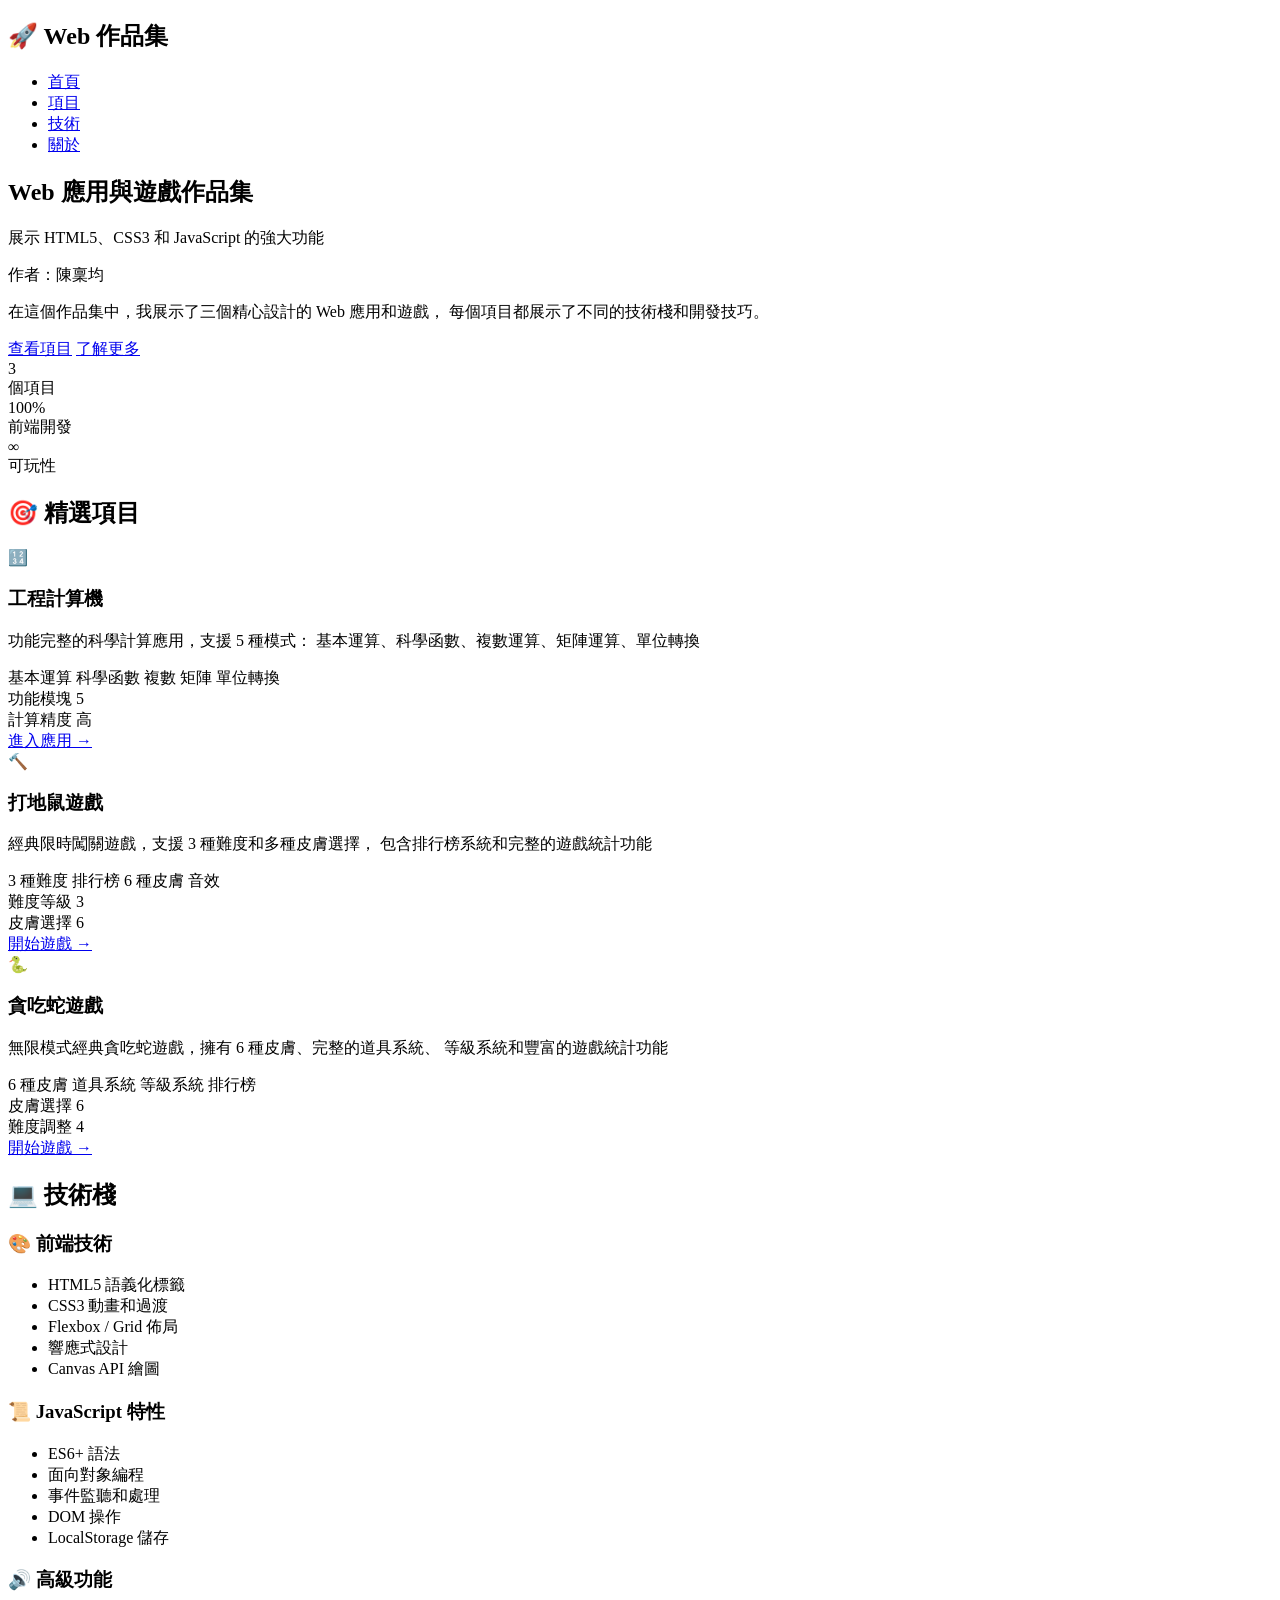
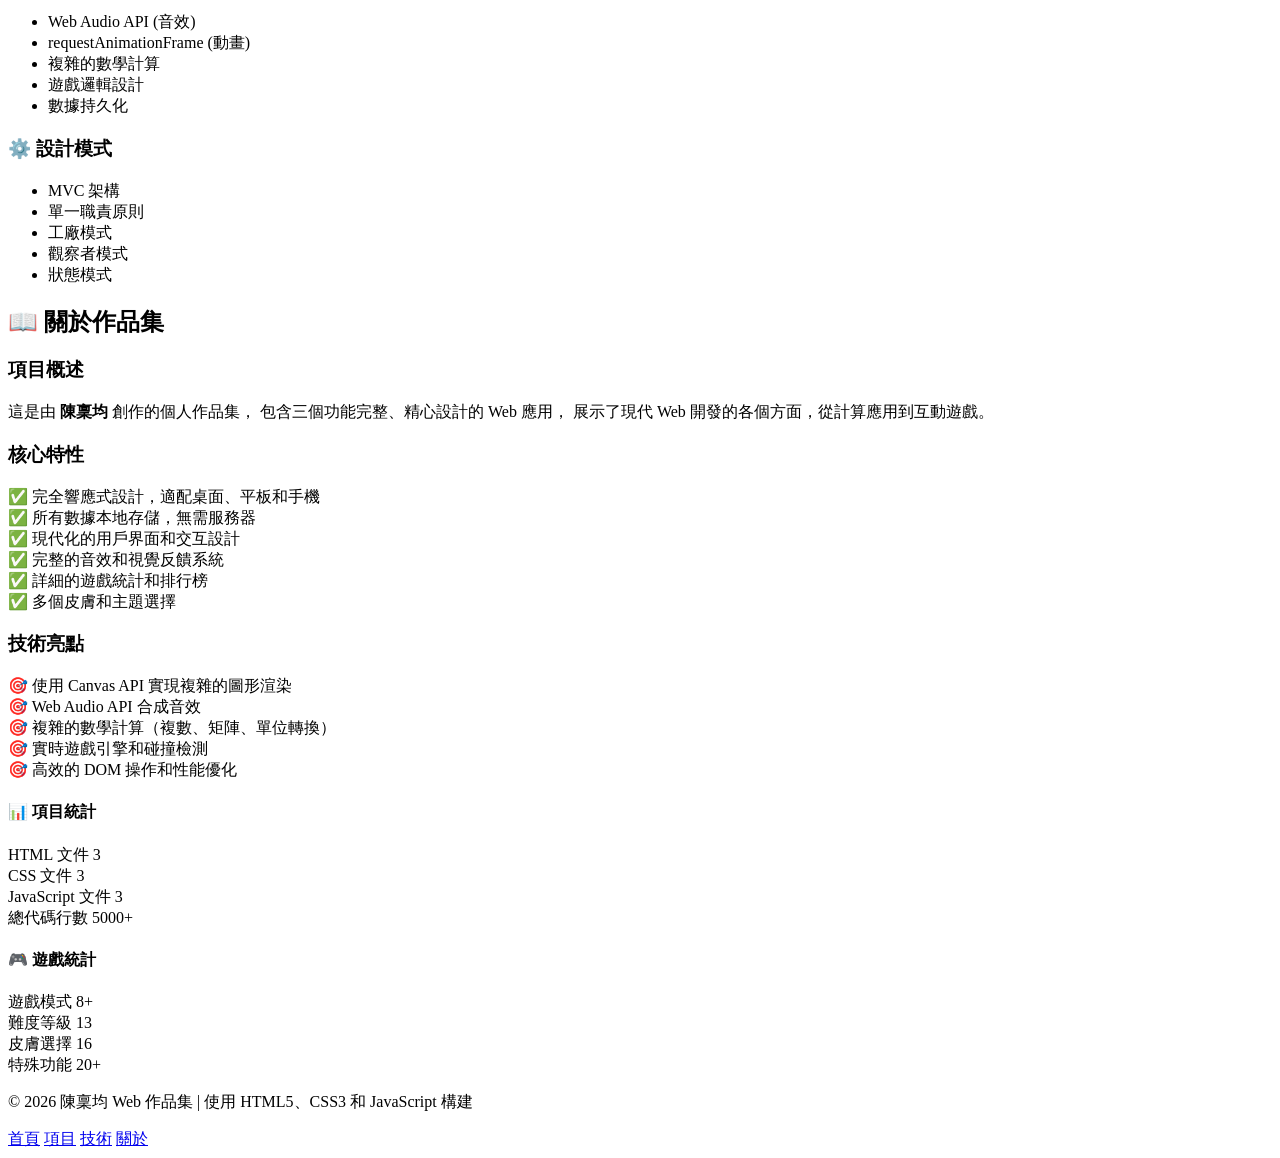
==== index.html @ 5f83db03 "Add files via upload" ====
<!DOCTYPE html>
<html lang="zh-TW">
<head>
    <meta charset="UTF-8">
    <meta name="viewport" content="width=device-width, initial-scale=1.0">
    <title>作品集 - Web 應用與遊戲</title>
    <link rel="stylesheet" href="styles.css">
</head>
<body>
    <div class="background-animation"></div>
    
    <div class="container">
        <!-- 導航欄 -->
        <nav class="navbar">
            <div class="logo">
                <h1>🚀 Web 作品集</h1>
            </div>
            <ul class="nav-links">
                <li><a href="#home" class="active">首頁</a></li>
                <li><a href="#projects">項目</a></li>
                <li><a href="#skills">技術</a></li>
                <li><a href="#about">關於</a></li>
            </ul>
        </nav>

        <!-- 首屏 -->
        <section id="home" class="hero">
            <div class="hero-content">
                <h1 class="hero-title">Web 應用與遊戲作品集</h1>
                <p class="hero-subtitle">展示 HTML5、CSS3 和 JavaScript 的強大功能</p>
                <p class="hero-author">作者：陳稟均</p>
                <p class="hero-description">
                    在這個作品集中，我展示了三個精心設計的 Web 應用和遊戲，
                    每個項目都展示了不同的技術棧和開發技巧。
                </p>
                <div class="hero-buttons">
                    <a href="#projects" class="btn btn-primary">查看項目</a>
                    <a href="#about" class="btn btn-secondary">了解更多</a>
                </div>
            </div>
            <div class="hero-stats">
                <div class="stat-box">
                    <div class="stat-number">3</div>
                    <div class="stat-label">個項目</div>
                </div>
                <div class="stat-box">
                    <div class="stat-number">100%</div>
                    <div class="stat-label">前端開發</div>
                </div>
                <div class="stat-box">
                    <div class="stat-number">∞</div>
                    <div class="stat-label">可玩性</div>
                </div>
            </div>
        </section>

        <!-- 項目部分 -->
        <section id="projects" class="projects">
            <h2 class="section-title">🎯 精選項目</h2>
            <div class="projects-grid">
                <!-- 工程計算機 -->
                <div class="project-card">
                    <div class="project-icon">🔢</div>
                    <h3 class="project-title">工程計算機</h3>
                    <p class="project-description">
                        功能完整的科學計算應用，支援 5 種模式：
                        基本運算、科學函數、複數運算、矩陣運算、單位轉換
                    </p>
                    <div class="features-list">
                        <span class="feature-tag">基本運算</span>
                        <span class="feature-tag">科學函數</span>
                        <span class="feature-tag">複數</span>
                        <span class="feature-tag">矩陣</span>
                        <span class="feature-tag">單位轉換</span>
                    </div>
                    <div class="project-stats">
                        <div class="stat">
                            <span class="label">功能模塊</span>
                            <span class="value">5</span>
                        </div>
                        <div class="stat">
                            <span class="label">計算精度</span>
                            <span class="value">高</span>
                        </div>
                    </div>
                    <a href="./5/index.html" class="project-link">進入應用 →</a>
                </div>

                <!-- 打地鼠遊戲 -->
                <div class="project-card">
                    <div class="project-icon">🔨</div>
                    <h3 class="project-title">打地鼠遊戲</h3>
                    <p class="project-description">
                        經典限時闖關遊戲，支援 3 種難度和多種皮膚選擇，
                        包含排行榜系統和完整的遊戲統計功能
                    </p>
                    <div class="features-list">
                        <span class="feature-tag">3 種難度</span>
                        <span class="feature-tag">排行榜</span>
                        <span class="feature-tag">6 種皮膚</span>
                        <span class="feature-tag">音效</span>
                    </div>
                    <div class="project-stats">
                        <div class="stat">
                            <span class="label">難度等級</span>
                            <span class="value">3</span>
                        </div>
                        <div class="stat">
                            <span class="label">皮膚選擇</span>
                            <span class="value">6</span>
                        </div>
                    </div>
                    <a href="./3/index.html" class="project-link">開始遊戲 →</a>
                </div>

                <!-- 貪吃蛇遊戲 -->
                <div class="project-card">
                    <div class="project-icon">🐍</div>
                    <h3 class="project-title">貪吃蛇遊戲</h3>
                    <p class="project-description">
                        無限模式經典貪吃蛇遊戲，擁有 6 種皮膚、完整的道具系統、
                        等級系統和豐富的遊戲統計功能
                    </p>
                    <div class="features-list">
                        <span class="feature-tag">6 種皮膚</span>
                        <span class="feature-tag">道具系統</span>
                        <span class="feature-tag">等級系統</span>
                        <span class="feature-tag">排行榜</span>
                    </div>
                    <div class="project-stats">
                        <div class="stat">
                            <span class="label">皮膚選擇</span>
                            <span class="value">6</span>
                        </div>
                        <div class="stat">
                            <span class="label">難度調整</span>
                            <span class="value">4</span>
                        </div>
                    </div>
                    <a href="./2/index.html" class="project-link">開始遊戲 →</a>
                </div>
            </div>
        </section>

        <!-- 技術部分 -->
        <section id="skills" class="skills">
            <h2 class="section-title">💻 技術棧</h2>
            <div class="skills-grid">
                <div class="skill-category">
                    <h3>🎨 前端技術</h3>
                    <ul>
                        <li>HTML5 語義化標籤</li>
                        <li>CSS3 動畫和過渡</li>
                        <li>Flexbox / Grid 佈局</li>
                        <li>響應式設計</li>
                        <li>Canvas API 繪圖</li>
                    </ul>
                </div>

                <div class="skill-category">
                    <h3>📜 JavaScript 特性</h3>
                    <ul>
                        <li>ES6+ 語法</li>
                        <li>面向對象編程</li>
                        <li>事件監聽和處理</li>
                        <li>DOM 操作</li>
                        <li>LocalStorage 儲存</li>
                    </ul>
                </div>

                <div class="skill-category">
                    <h3>🔊 高級功能</h3>
                    <ul>
                        <li>Web Audio API (音效)</li>
                        <li>requestAnimationFrame (動畫)</li>
                        <li>複雜的數學計算</li>
                        <li>遊戲邏輯設計</li>
                        <li>數據持久化</li>
                    </ul>
                </div>

                <div class="skill-category">
                    <h3>⚙️ 設計模式</h3>
                    <ul>
                        <li>MVC 架構</li>
                        <li>單一職責原則</li>
                        <li>工廠模式</li>
                        <li>觀察者模式</li>
                        <li>狀態模式</li>
                    </ul>
                </div>
            </div>
        </section>

        <!-- 關於部分 -->
        <section id="about" class="about">
            <h2 class="section-title">📖 關於作品集</h2>
            <div class="about-content">
                <div class="about-text">
                    <h3>項目概述</h3>
                    <p>
                        這是由 <strong>陳稟均</strong> 創作的個人作品集，
                        包含三個功能完整、精心設計的 Web 應用，
                        展示了現代 Web 開發的各個方面，從計算應用到互動遊戲。
                    </p>

                    <h3>核心特性</h3>
                    <ul style="list-style: none; padding: 0;">
                        <li>✅ 完全響應式設計，適配桌面、平板和手機</li>
                        <li>✅ 所有數據本地存儲，無需服務器</li>
                        <li>✅ 現代化的用戶界面和交互設計</li>
                        <li>✅ 完整的音效和視覺反饋系統</li>
                        <li>✅ 詳細的遊戲統計和排行榜</li>
                        <li>✅ 多個皮膚和主題選擇</li>
                    </ul>

                    <h3>技術亮點</h3>
                    <ul style="list-style: none; padding: 0;">
                        <li>🎯 使用 Canvas API 實現複雜的圖形渲染</li>
                        <li>🎯 Web Audio API 合成音效</li>
                        <li>🎯 複雜的數學計算（複數、矩陣、單位轉換）</li>
                        <li>🎯 實時遊戲引擎和碰撞檢測</li>
                        <li>🎯 高效的 DOM 操作和性能優化</li>
                    </ul>
                </div>

                <div class="about-info">
                    <div class="info-box">
                        <h4>📊 項目統計</h4>
                        <div class="info-item">
                            <span>HTML 文件</span>
                            <span class="info-value">3</span>
                        </div>
                        <div class="info-item">
                            <span>CSS 文件</span>
                            <span class="info-value">3</span>
                        </div>
                        <div class="info-item">
                            <span>JavaScript 文件</span>
                            <span class="info-value">3</span>
                        </div>
                        <div class="info-item">
                            <span>總代碼行數</span>
                            <span class="info-value">5000+</span>
                        </div>
                    </div>

                    <div class="info-box">
                        <h4>🎮 遊戲統計</h4>
                        <div class="info-item">
                            <span>遊戲模式</span>
                            <span class="info-value">8+</span>
                        </div>
                        <div class="info-item">
                            <span>難度等級</span>
                            <span class="info-value">13</span>
                        </div>
                        <div class="info-item">
                            <span>皮膚選擇</span>
                            <span class="info-value">16</span>
                        </div>
                        <div class="info-item">
                            <span>特殊功能</span>
                            <span class="info-value">20+</span>
                        </div>
                    </div>
                </div>
            </div>
        </section>

        <!-- 頁腳 -->
        <footer class="footer">
            <div class="footer-content">
                <p>&copy; 2026 陳稟均 Web 作品集 | 使用 HTML5、CSS3 和 JavaScript 構建</p>
                <div class="footer-links">
                    <a href="#home">首頁</a>
                    <a href="#projects">項目</a>
                    <a href="#skills">技術</a>
                    <a href="#about">關於</a>
                </div>
            </div>
        </footer>
    </div>

    <script src="script.js"></script>
</body>
</html>
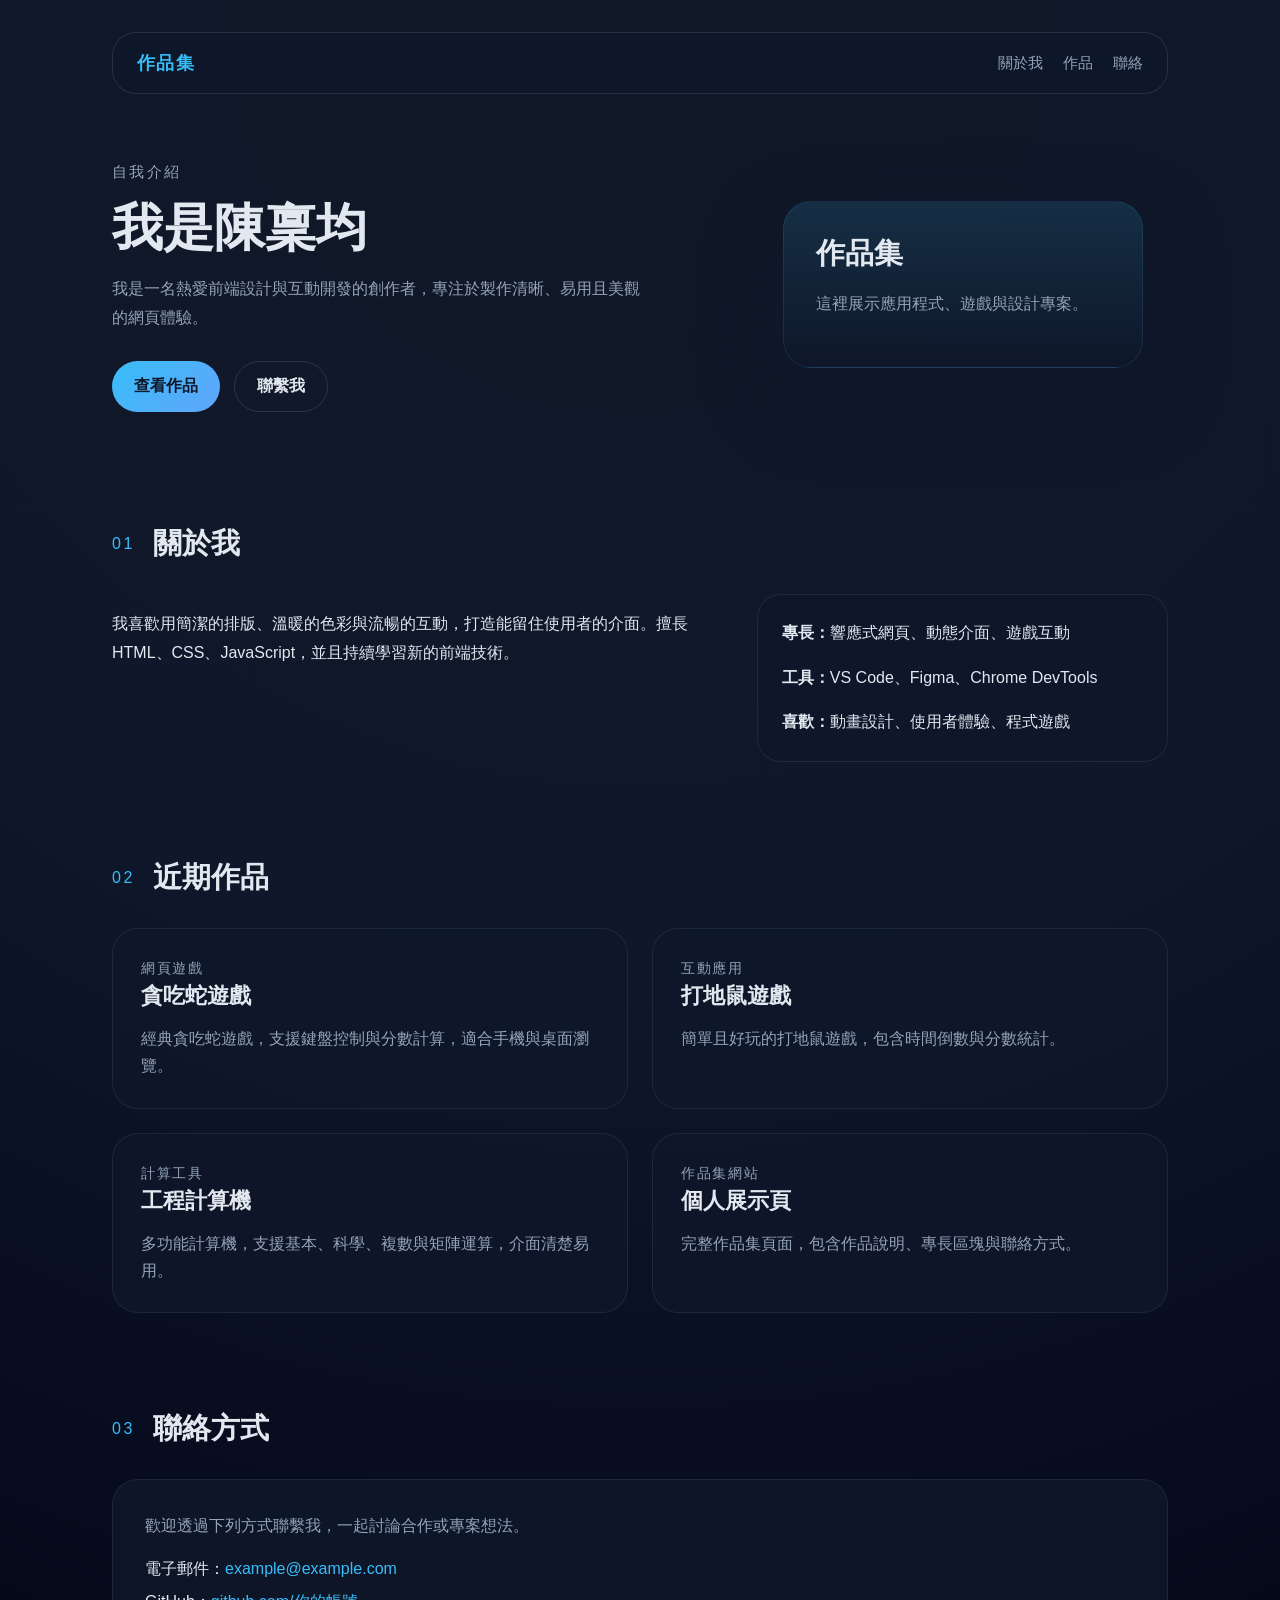
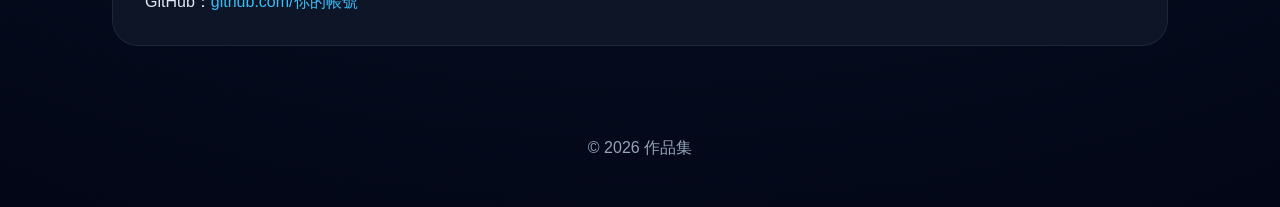
==== commit 5274fa48: "1" ====
--- a/index.html
+++ b/index.html
@@ -1,287 +1,107 @@
-<!DOCTYPE html>
-<html lang="zh-TW">
-<head>
-    <meta charset="UTF-8">
-    <meta name="viewport" content="width=device-width, initial-scale=1.0">
-    <title>作品集 - Web 應用與遊戲</title>
-    <link rel="stylesheet" href="styles.css">
-</head>
-<body>
-    <div class="background-animation"></div>
-    
-    <div class="container">
-        <!-- 導航欄 -->
-        <nav class="navbar">
-            <div class="logo">
-                <h1>🚀 Web 作品集</h1>
-            </div>
-            <ul class="nav-links">
-                <li><a href="#home" class="active">首頁</a></li>
-                <li><a href="#projects">項目</a></li>
-                <li><a href="#skills">技術</a></li>
-                <li><a href="#about">關於</a></li>
-            </ul>
-        </nav>
-
-        <!-- 首屏 -->
-        <section id="home" class="hero">
-            <div class="hero-content">
-                <h1 class="hero-title">Web 應用與遊戲作品集</h1>
-                <p class="hero-subtitle">展示 HTML5、CSS3 和 JavaScript 的強大功能</p>
-                <p class="hero-author">作者：陳稟均</p>
-                <p class="hero-description">
-                    在這個作品集中，我展示了三個精心設計的 Web 應用和遊戲，
-                    每個項目都展示了不同的技術棧和開發技巧。
-                </p>
-                <div class="hero-buttons">
-                    <a href="#projects" class="btn btn-primary">查看項目</a>
-                    <a href="#about" class="btn btn-secondary">了解更多</a>
-                </div>
-            </div>
-            <div class="hero-stats">
-                <div class="stat-box">
-                    <div class="stat-number">3</div>
-                    <div class="stat-label">個項目</div>
-                </div>
-                <div class="stat-box">
-                    <div class="stat-number">100%</div>
-                    <div class="stat-label">前端開發</div>
-                </div>
-                <div class="stat-box">
-                    <div class="stat-number">∞</div>
-                    <div class="stat-label">可玩性</div>
-                </div>
-            </div>
-        </section>
-
-        <!-- 項目部分 -->
-        <section id="projects" class="projects">
-            <h2 class="section-title">🎯 精選項目</h2>
-            <div class="projects-grid">
-                <!-- 工程計算機 -->
-                <div class="project-card">
-                    <div class="project-icon">🔢</div>
-                    <h3 class="project-title">工程計算機</h3>
-                    <p class="project-description">
-                        功能完整的科學計算應用，支援 5 種模式：
-                        基本運算、科學函數、複數運算、矩陣運算、單位轉換
-                    </p>
-                    <div class="features-list">
-                        <span class="feature-tag">基本運算</span>
-                        <span class="feature-tag">科學函數</span>
-                        <span class="feature-tag">複數</span>
-                        <span class="feature-tag">矩陣</span>
-                        <span class="feature-tag">單位轉換</span>
-                    </div>
-                    <div class="project-stats">
-                        <div class="stat">
-                            <span class="label">功能模塊</span>
-                            <span class="value">5</span>
-                        </div>
-                        <div class="stat">
-                            <span class="label">計算精度</span>
-                            <span class="value">高</span>
-                        </div>
-                    </div>
-                    <a href="./5/index.html" class="project-link">進入應用 →</a>
-                </div>
-
-                <!-- 打地鼠遊戲 -->
-                <div class="project-card">
-                    <div class="project-icon">🔨</div>
-                    <h3 class="project-title">打地鼠遊戲</h3>
-                    <p class="project-description">
-                        經典限時闖關遊戲，支援 3 種難度和多種皮膚選擇，
-                        包含排行榜系統和完整的遊戲統計功能
-                    </p>
-                    <div class="features-list">
-                        <span class="feature-tag">3 種難度</span>
-                        <span class="feature-tag">排行榜</span>
-                        <span class="feature-tag">6 種皮膚</span>
-                        <span class="feature-tag">音效</span>
-                    </div>
-                    <div class="project-stats">
-                        <div class="stat">
-                            <span class="label">難度等級</span>
-                            <span class="value">3</span>
-                        </div>
-                        <div class="stat">
-                            <span class="label">皮膚選擇</span>
-                            <span class="value">6</span>
-                        </div>
-                    </div>
-                    <a href="./3/index.html" class="project-link">開始遊戲 →</a>
-                </div>
-
-                <!-- 貪吃蛇遊戲 -->
-                <div class="project-card">
-                    <div class="project-icon">🐍</div>
-                    <h3 class="project-title">貪吃蛇遊戲</h3>
-                    <p class="project-description">
-                        無限模式經典貪吃蛇遊戲，擁有 6 種皮膚、完整的道具系統、
-                        等級系統和豐富的遊戲統計功能
-                    </p>
-                    <div class="features-list">
-                        <span class="feature-tag">6 種皮膚</span>
-                        <span class="feature-tag">道具系統</span>
-                        <span class="feature-tag">等級系統</span>
-                        <span class="feature-tag">排行榜</span>
-                    </div>
-                    <div class="project-stats">
-                        <div class="stat">
-                            <span class="label">皮膚選擇</span>
-                            <span class="value">6</span>
-                        </div>
-                        <div class="stat">
-                            <span class="label">難度調整</span>
-                            <span class="value">4</span>
-                        </div>
-                    </div>
-                    <a href="./2/index.html" class="project-link">開始遊戲 →</a>
-                </div>
-            </div>
-        </section>
-
-        <!-- 技術部分 -->
-        <section id="skills" class="skills">
-            <h2 class="section-title">💻 技術棧</h2>
-            <div class="skills-grid">
-                <div class="skill-category">
-                    <h3>🎨 前端技術</h3>
-                    <ul>
-                        <li>HTML5 語義化標籤</li>
-                        <li>CSS3 動畫和過渡</li>
-                        <li>Flexbox / Grid 佈局</li>
-                        <li>響應式設計</li>
-                        <li>Canvas API 繪圖</li>
-                    </ul>
-                </div>
-
-                <div class="skill-category">
-                    <h3>📜 JavaScript 特性</h3>
-                    <ul>
-                        <li>ES6+ 語法</li>
-                        <li>面向對象編程</li>
-                        <li>事件監聽和處理</li>
-                        <li>DOM 操作</li>
-                        <li>LocalStorage 儲存</li>
-                    </ul>
-                </div>
-
-                <div class="skill-category">
-                    <h3>🔊 高級功能</h3>
-                    <ul>
-                        <li>Web Audio API (音效)</li>
-                        <li>requestAnimationFrame (動畫)</li>
-                        <li>複雜的數學計算</li>
-                        <li>遊戲邏輯設計</li>
-                        <li>數據持久化</li>
-                    </ul>
-                </div>
-
-                <div class="skill-category">
-                    <h3>⚙️ 設計模式</h3>
-                    <ul>
-                        <li>MVC 架構</li>
-                        <li>單一職責原則</li>
-                        <li>工廠模式</li>
-                        <li>觀察者模式</li>
-                        <li>狀態模式</li>
-                    </ul>
-                </div>
-            </div>
-        </section>
-
-        <!-- 關於部分 -->
-        <section id="about" class="about">
-            <h2 class="section-title">📖 關於作品集</h2>
-            <div class="about-content">
-                <div class="about-text">
-                    <h3>項目概述</h3>
-                    <p>
-                        這是由 <strong>陳稟均</strong> 創作的個人作品集，
-                        包含三個功能完整、精心設計的 Web 應用，
-                        展示了現代 Web 開發的各個方面，從計算應用到互動遊戲。
-                    </p>
-
-                    <h3>核心特性</h3>
-                    <ul style="list-style: none; padding: 0;">
-                        <li>✅ 完全響應式設計，適配桌面、平板和手機</li>
-                        <li>✅ 所有數據本地存儲，無需服務器</li>
-                        <li>✅ 現代化的用戶界面和交互設計</li>
-                        <li>✅ 完整的音效和視覺反饋系統</li>
-                        <li>✅ 詳細的遊戲統計和排行榜</li>
-                        <li>✅ 多個皮膚和主題選擇</li>
-                    </ul>
-
-                    <h3>技術亮點</h3>
-                    <ul style="list-style: none; padding: 0;">
-                        <li>🎯 使用 Canvas API 實現複雜的圖形渲染</li>
-                        <li>🎯 Web Audio API 合成音效</li>
-                        <li>🎯 複雜的數學計算（複數、矩陣、單位轉換）</li>
-                        <li>🎯 實時遊戲引擎和碰撞檢測</li>
-                        <li>🎯 高效的 DOM 操作和性能優化</li>
-                    </ul>
-                </div>
-
-                <div class="about-info">
-                    <div class="info-box">
-                        <h4>📊 項目統計</h4>
-                        <div class="info-item">
-                            <span>HTML 文件</span>
-                            <span class="info-value">3</span>
-                        </div>
-                        <div class="info-item">
-                            <span>CSS 文件</span>
-                            <span class="info-value">3</span>
-                        </div>
-                        <div class="info-item">
-                            <span>JavaScript 文件</span>
-                            <span class="info-value">3</span>
-                        </div>
-                        <div class="info-item">
-                            <span>總代碼行數</span>
-                            <span class="info-value">5000+</span>
-                        </div>
-                    </div>
-
-                    <div class="info-box">
-                        <h4>🎮 遊戲統計</h4>
-                        <div class="info-item">
-                            <span>遊戲模式</span>
-                            <span class="info-value">8+</span>
-                        </div>
-                        <div class="info-item">
-                            <span>難度等級</span>
-                            <span class="info-value">13</span>
-                        </div>
-                        <div class="info-item">
-                            <span>皮膚選擇</span>
-                            <span class="info-value">16</span>
-                        </div>
-                        <div class="info-item">
-                            <span>特殊功能</span>
-                            <span class="info-value">20+</span>
-                        </div>
-                    </div>
-                </div>
-            </div>
-        </section>
-
-        <!-- 頁腳 -->
-        <footer class="footer">
-            <div class="footer-content">
-                <p>&copy; 2026 陳稟均 Web 作品集 | 使用 HTML5、CSS3 和 JavaScript 構建</p>
-                <div class="footer-links">
-                    <a href="#home">首頁</a>
-                    <a href="#projects">項目</a>
-                    <a href="#skills">技術</a>
-                    <a href="#about">關於</a>
-                </div>
-            </div>
-        </footer>
-    </div>
-
-    <script src="script.js"></script>
-</body>
-</html>+<!DOCTYPE html>
+<html lang="zh-Hant">
+<head>
+  <meta charset="UTF-8" />
+  <meta name="viewport" content="width=device-width, initial-scale=1.0" />
+  <title>我的作品集</title>
+  <link rel="stylesheet" href="styles.css" />
+</head>
+<body>
+  <div class="page-shell">
+    <header class="site-header">
+      <div class="brand">作品集</div>
+      <nav class="site-nav">
+        <a href="#about">關於我</a>
+        <a href="#projects">作品</a>
+        <a href="#contact">聯絡</a>
+      </nav>
+    </header>
+
+    <main>
+      <section class="hero">
+        <div class="hero-copy">
+          <p class="eyebrow">自我介紹</p>
+          <h1>我是陳稟均</h1>
+          <p>我是一名熱愛前端設計與互動開發的創作者，專注於製作清晰、易用且美觀的網頁體驗。</p>
+          <div class="hero-actions">
+            <a class="btn primary" href="#projects">查看作品</a>
+            <a class="btn secondary" href="#contact">聯繫我</a>
+          </div>
+        </div>
+        <div class="hero-visual">
+          <div class="feature-card">
+            <h2>作品集</h2>
+            <p>這裡展示應用程式、遊戲與設計專案。</p>
+          </div>
+        </div>
+      </section>
+
+      <section id="about" class="section about-section">
+        <div class="section-heading">
+          <span>01</span>
+          <h2>關於我</h2>
+        </div>
+        <div class="about-grid">
+          <div>
+            <p>我喜歡用簡潔的排版、溫暖的色彩與流暢的互動，打造能留住使用者的介面。擅長 HTML、CSS、JavaScript，並且持續學習新的前端技術。</p>
+          </div>
+          <div class="about-list">
+            <div><strong>專長：</strong>響應式網頁、動態介面、遊戲互動</div>
+            <div><strong>工具：</strong>VS Code、Figma、Chrome DevTools</div>
+            <div><strong>喜歡：</strong>動畫設計、使用者體驗、程式遊戲</div>
+          </div>
+        </div>
+      </section>
+
+      <section id="projects" class="section projects-section">
+        <div class="section-heading">
+          <span>02</span>
+          <h2>近期作品</h2>
+        </div>
+        <div class="project-grid">
+          <article class="project-card">
+            <p class="project-tag">網頁遊戲</p>
+            <h3>貪吃蛇遊戲</h3>
+            <p>經典貪吃蛇遊戲，支援鍵盤控制與分數計算，適合手機與桌面瀏覽。</p>
+          </article>
+          <article class="project-card">
+            <p class="project-tag">互動應用</p>
+            <h3>打地鼠遊戲</h3>
+            <p>簡單且好玩的打地鼠遊戲，包含時間倒數與分數統計。</p>
+          </article>
+          <article class="project-card">
+            <p class="project-tag">計算工具</p>
+            <h3>工程計算機</h3>
+            <p>多功能計算機，支援基本、科學、複數與矩陣運算，介面清楚易用。</p>
+          </article>
+          <article class="project-card">
+            <p class="project-tag">作品集網站</p>
+            <h3>個人展示頁</h3>
+            <p>完整作品集頁面，包含作品說明、專長區塊與聯絡方式。</p>
+          </article>
+        </div>
+      </section>
+
+      <section id="contact" class="section contact-section">
+        <div class="section-heading">
+          <span>03</span>
+          <h2>聯絡方式</h2>
+        </div>
+        <div class="contact-card">
+          <p>歡迎透過下列方式聯繫我，一起討論合作或專案想法。</p>
+          <ul>
+            <li>電子郵件：<a href="mailto:example@example.com">example@example.com</a></li>
+            <li>GitHub：<a href="https://github.com" target="_blank" rel="noreferrer">github.com/你的帳號</a></li>
+          </ul>
+        </div>
+      </section>
+    </main>
+
+    <footer class="site-footer">
+      <p>&copy; <span id="year"></span> 作品集</p>
+    </footer>
+  </div>
+
+  <script src="script.js"></script>
+</body>
+</html>
--- a/styles.css
+++ b/styles.css
@@ -0,0 +1,278 @@
+:root {
+  --bg: #0f172a;
+  --surface: #111827;
+  --card: #1f2937;
+  --card-soft: #202b44;
+  --text: #e2e8f0;
+  --muted: #94a3b8;
+  --accent: #38bdf8;
+  --accent-strong: #60a5fa;
+  --border: rgba(148, 163, 184, 0.18);
+}
+
+* {
+  box-sizing: border-box;
+}
+
+body {
+  margin: 0;
+  min-height: 100vh;
+  background: radial-gradient(circle at top, #111827 0%, #0f172a 50%, #020617 100%);
+  color: var(--text);
+  font-family: 'Segoe UI', Tahoma, Geneva, Verdana, sans-serif;
+}
+
+a {
+  color: inherit;
+  text-decoration: none;
+}
+
+.page-shell {
+  width: min(100%, 1120px);
+  margin: 0 auto;
+  padding: 32px;
+}
+
+.site-header {
+  display: flex;
+  justify-content: space-between;
+  align-items: center;
+  gap: 24px;
+  padding: 18px 24px;
+  border: 1px solid var(--border);
+  border-radius: 24px;
+  background: rgba(15, 23, 42, 0.92);
+  backdrop-filter: blur(14px);
+}
+
+.brand {
+  font-size: 1.1rem;
+  font-weight: 700;
+  letter-spacing: 0.08em;
+  text-transform: uppercase;
+  color: var(--accent);
+}
+
+.site-nav {
+  display: flex;
+  gap: 20px;
+}
+
+.site-nav a {
+  color: var(--muted);
+  font-size: 0.95rem;
+  transition: color 0.2s ease;
+}
+
+.site-nav a:hover {
+  color: var(--text);
+}
+
+.hero {
+  display: grid;
+  grid-template-columns: 1.5fr 1fr;
+  gap: 32px;
+  align-items: center;
+  padding: 64px 0;
+}
+
+.eyebrow {
+  margin: 0 0 16px;
+  color: var(--accent);
+  font-size: 0.95rem;
+  letter-spacing: 0.16em;
+  text-transform: uppercase;
+}
+
+.hero h1 {
+  margin: 0 0 20px;
+  font-size: clamp(2.6rem, 4vw, 4rem);
+  line-height: 1.05;
+}
+
+.hero p {
+  max-width: 60ch;
+  line-height: 1.8;
+  color: var(--muted);
+}
+
+.hero-actions {
+  display: flex;
+  gap: 14px;
+  flex-wrap: wrap;
+  margin-top: 28px;
+}
+
+.btn {
+  display: inline-flex;
+  align-items: center;
+  justify-content: center;
+  gap: 10px;
+  padding: 14px 22px;
+  border-radius: 999px;
+  font-weight: 700;
+  transition: transform 0.18s ease, background 0.18s ease;
+}
+
+.btn:hover {
+  transform: translateY(-2px);
+}
+
+.primary {
+  background: linear-gradient(135deg, var(--accent), var(--accent-strong));
+  color: #0f172a;
+}
+
+.secondary {
+  border: 1px solid rgba(255, 255, 255, 0.12);
+  color: var(--text);
+}
+
+.hero-visual {
+  display: flex;
+  justify-content: center;
+}
+
+.feature-card {
+  width: min(100%, 360px);
+  padding: 32px;
+  background: linear-gradient(180deg, rgba(56, 189, 248, 0.14), rgba(15, 23, 42, 0.8));
+  border: 1px solid rgba(56, 189, 248, 0.12);
+  border-radius: 28px;
+  box-shadow: 0 30px 80px rgba(15, 23, 42, 0.35);
+}
+
+.feature-card h2 {
+  margin: 0 0 14px;
+  font-size: 1.8rem;
+}
+
+.section {
+  padding: 48px 0;
+}
+
+.section-heading {
+  display: flex;
+  align-items: center;
+  gap: 18px;
+  margin-bottom: 30px;
+}
+
+.section-heading span {
+  color: var(--accent);
+  font-size: 1rem;
+  letter-spacing: 0.16em;
+  text-transform: uppercase;
+}
+
+.section-heading h2 {
+  margin: 0;
+  font-size: clamp(1.8rem, 2vw, 2.4rem);
+}
+
+.about-grid {
+  display: grid;
+  grid-template-columns: 1.5fr 1fr;
+  gap: 28px;
+}
+
+.about-grid p,
+.about-list div {
+  line-height: 1.8;
+}
+
+.about-list {
+  display: grid;
+  gap: 16px;
+  padding: 24px;
+  border-radius: 24px;
+  background: rgba(15, 23, 42, 0.9);
+  border: 1px solid rgba(148, 163, 184, 0.12);
+}
+
+.project-grid {
+  display: grid;
+  grid-template-columns: repeat(2, minmax(0, 1fr));
+  gap: 24px;
+}
+
+.project-card {
+  padding: 28px;
+  border-radius: 26px;
+  background: rgba(15, 23, 42, 0.9);
+  border: 1px solid rgba(148, 163, 184, 0.12);
+}
+
+.project-tag {
+  margin: 0 0 18px;
+  font-size: 0.85rem;
+  letter-spacing: 0.12em;
+  text-transform: uppercase;
+  color: var(--accent);
+}
+
+.project-card h3 {
+  margin: 0 0 14px;
+  font-size: 1.4rem;
+}
+
+.project-card p {
+  margin: 0;
+  color: var(--muted);
+  line-height: 1.7;
+}
+
+.contact-card {
+  padding: 32px;
+  border-radius: 26px;
+  background: rgba(15, 23, 42, 0.9);
+  border: 1px solid rgba(148, 163, 184, 0.12);
+}
+
+.contact-card p {
+  margin: 0 0 18px;
+  color: var(--muted);
+  line-height: 1.8;
+}
+
+.contact-card ul {
+  list-style: none;
+  padding: 0;
+  margin: 0;
+  display: grid;
+  gap: 12px;
+}
+
+.contact-card a {
+  color: var(--accent);
+}
+
+.site-footer {
+  padding: 28px 0 0;
+  text-align: center;
+  color: var(--muted);
+}
+
+@media (max-width: 900px) {
+  .hero {
+    grid-template-columns: 1fr;
+  }
+  .about-grid,
+  .project-grid {
+    grid-template-columns: 1fr;
+  }
+}
+
+@media (max-width: 640px) {
+  .site-header {
+    flex-direction: column;
+    align-items: flex-start;
+  }
+  .site-nav {
+    width: 100%;
+    justify-content: space-between;
+  }
+  .hero {
+    padding: 40px 0;
+  }
+}
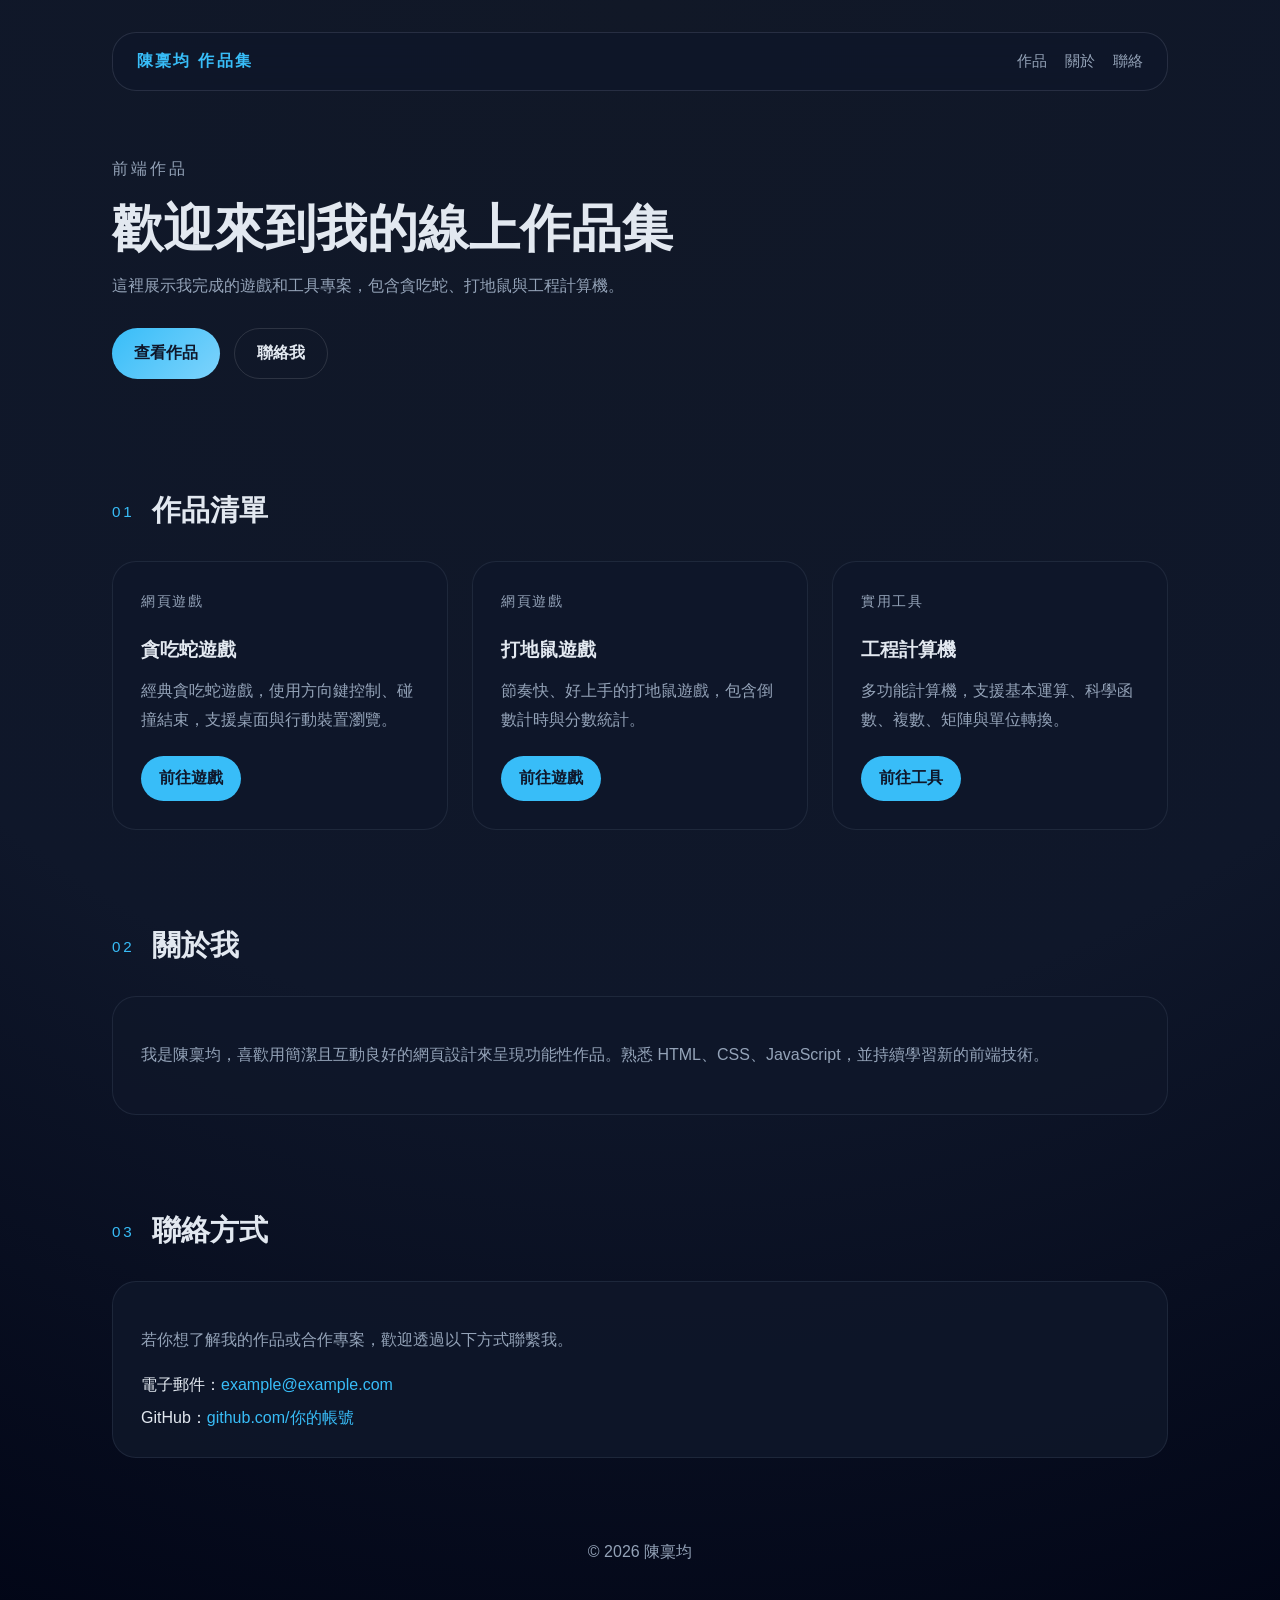
==== commit 6b13fa23: "1" ====
--- a/index.html
+++ b/index.html
@@ -3,16 +3,16 @@
 <head>
   <meta charset="UTF-8" />
   <meta name="viewport" content="width=device-width, initial-scale=1.0" />
-  <title>我的作品集</title>
+  <title>陳稟均的作品集</title>
   <link rel="stylesheet" href="styles.css" />
 </head>
 <body>
   <div class="page-shell">
     <header class="site-header">
-      <div class="brand">作品集</div>
+      <div class="brand">陳稟均 作品集</div>
       <nav class="site-nav">
-        <a href="#about">關於我</a>
         <a href="#projects">作品</a>
+        <a href="#about">關於</a>
         <a href="#contact">聯絡</a>
       </nav>
     </header>
@@ -20,65 +20,50 @@
     <main>
       <section class="hero">
         <div class="hero-copy">
-          <p class="eyebrow">自我介紹</p>
-          <h1>我是陳稟均</h1>
-          <p>我是一名熱愛前端設計與互動開發的創作者，專注於製作清晰、易用且美觀的網頁體驗。</p>
+          <p class="eyebrow">前端作品</p>
+          <h1>歡迎來到我的線上作品集</h1>
+          <p>這裡展示我完成的遊戲和工具專案，包含貪吃蛇、打地鼠與工程計算機。</p>
           <div class="hero-actions">
             <a class="btn primary" href="#projects">查看作品</a>
-            <a class="btn secondary" href="#contact">聯繫我</a>
-          </div>
-        </div>
-        <div class="hero-visual">
-          <div class="feature-card">
-            <h2>作品集</h2>
-            <p>這裡展示應用程式、遊戲與設計專案。</p>
-          </div>
-        </div>
-      </section>
-
-      <section id="about" class="section about-section">
-        <div class="section-heading">
-          <span>01</span>
-          <h2>關於我</h2>
-        </div>
-        <div class="about-grid">
-          <div>
-            <p>我喜歡用簡潔的排版、溫暖的色彩與流暢的互動，打造能留住使用者的介面。擅長 HTML、CSS、JavaScript，並且持續學習新的前端技術。</p>
-          </div>
-          <div class="about-list">
-            <div><strong>專長：</strong>響應式網頁、動態介面、遊戲互動</div>
-            <div><strong>工具：</strong>VS Code、Figma、Chrome DevTools</div>
-            <div><strong>喜歡：</strong>動畫設計、使用者體驗、程式遊戲</div>
+            <a class="btn secondary" href="#contact">聯絡我</a>
           </div>
         </div>
       </section>
 
       <section id="projects" class="section projects-section">
         <div class="section-heading">
-          <span>02</span>
-          <h2>近期作品</h2>
+          <span>01</span>
+          <h2>作品清單</h2>
         </div>
         <div class="project-grid">
           <article class="project-card">
             <p class="project-tag">網頁遊戲</p>
             <h3>貪吃蛇遊戲</h3>
-            <p>經典貪吃蛇遊戲，支援鍵盤控制與分數計算，適合手機與桌面瀏覽。</p>
+            <p>經典貪吃蛇遊戲，使用方向鍵控制、碰撞結束，支援桌面與行動裝置瀏覽。</p>
+            <a class="project-link" href="./snake/index.html">前往遊戲</a>
           </article>
           <article class="project-card">
-            <p class="project-tag">互動應用</p>
+            <p class="project-tag">網頁遊戲</p>
             <h3>打地鼠遊戲</h3>
-            <p>簡單且好玩的打地鼠遊戲，包含時間倒數與分數統計。</p>
+            <p>節奏快、好上手的打地鼠遊戲，包含倒數計時與分數統計。</p>
+            <a class="project-link" href="./mole/index.html">前往遊戲</a>
           </article>
           <article class="project-card">
-            <p class="project-tag">計算工具</p>
+            <p class="project-tag">實用工具</p>
             <h3>工程計算機</h3>
-            <p>多功能計算機，支援基本、科學、複數與矩陣運算，介面清楚易用。</p>
+            <p>多功能計算機，支援基本運算、科學函數、複數、矩陣與單位轉換。</p>
+            <a class="project-link" href="./calculator/index.html">前往工具</a>
           </article>
-          <article class="project-card">
-            <p class="project-tag">作品集網站</p>
-            <h3>個人展示頁</h3>
-            <p>完整作品集頁面，包含作品說明、專長區塊與聯絡方式。</p>
-          </article>
+        </div>
+      </section>
+
+      <section id="about" class="section about-section">
+        <div class="section-heading">
+          <span>02</span>
+          <h2>關於我</h2>
+        </div>
+        <div class="about-card">
+          <p>我是陳稟均，喜歡用簡潔且互動良好的網頁設計來呈現功能性作品。熟悉 HTML、CSS、JavaScript，並持續學習新的前端技術。</p>
         </div>
       </section>
 
@@ -88,7 +73,7 @@
           <h2>聯絡方式</h2>
         </div>
         <div class="contact-card">
-          <p>歡迎透過下列方式聯繫我，一起討論合作或專案想法。</p>
+          <p>若你想了解我的作品或合作專案，歡迎透過以下方式聯繫我。</p>
           <ul>
             <li>電子郵件：<a href="mailto:example@example.com">example@example.com</a></li>
             <li>GitHub：<a href="https://github.com" target="_blank" rel="noreferrer">github.com/你的帳號</a></li>
@@ -98,7 +83,7 @@
     </main>
 
     <footer class="site-footer">
-      <p>&copy; <span id="year"></span> 作品集</p>
+      <p>&copy; <span id="year"></span> 陳稟均</p>
     </footer>
   </div>
 
--- a/styles.css
+++ b/styles.css
@@ -2,11 +2,10 @@
   --bg: #0f172a;
   --surface: #111827;
   --card: #1f2937;
-  --card-soft: #202b44;
   --text: #e2e8f0;
   --muted: #94a3b8;
   --accent: #38bdf8;
-  --accent-strong: #60a5fa;
+  --accent-strong: #7dd3fc;
   --border: rgba(148, 163, 184, 0.18);
 }
 
@@ -17,9 +16,9 @@
 body {
   margin: 0;
   min-height: 100vh;
-  background: radial-gradient(circle at top, #111827 0%, #0f172a 50%, #020617 100%);
+  font-family: 'Segoe UI', Tahoma, Geneva, Verdana, sans-serif;
+  background: radial-gradient(circle at top, #111827 0%, #0f172a 60%, #020617 100%);
   color: var(--text);
-  font-family: 'Segoe UI', Tahoma, Geneva, Verdana, sans-serif;
 }
 
 a {
@@ -39,23 +38,24 @@
   align-items: center;
   gap: 24px;
   padding: 18px 24px;
+  background: rgba(15, 23, 42, 0.9);
+  border-radius: 24px;
   border: 1px solid var(--border);
-  border-radius: 24px;
-  background: rgba(15, 23, 42, 0.92);
-  backdrop-filter: blur(14px);
+  backdrop-filter: blur(12px);
 }
 
 .brand {
-  font-size: 1.1rem;
+  font-size: 1rem;
+  letter-spacing: 0.14em;
+  text-transform: uppercase;
+  color: var(--accent);
   font-weight: 700;
-  letter-spacing: 0.08em;
-  text-transform: uppercase;
-  color: var(--accent);
 }
 
 .site-nav {
   display: flex;
-  gap: 20px;
+  gap: 18px;
+  flex-wrap: wrap;
 }
 
 .site-nav a {
@@ -70,23 +70,22 @@
 
 .hero {
   display: grid;
-  grid-template-columns: 1.5fr 1fr;
+  grid-template-columns: 1.3fr 0.9fr;
   gap: 32px;
   align-items: center;
   padding: 64px 0;
 }
 
 .eyebrow {
-  margin: 0 0 16px;
-  color: var(--accent);
-  font-size: 0.95rem;
-  letter-spacing: 0.16em;
-  text-transform: uppercase;
+  margin: 0 0 18px;
+  color: var(--accent);
+  text-transform: uppercase;
+  letter-spacing: 0.18em;
 }
 
 .hero h1 {
-  margin: 0 0 20px;
-  font-size: clamp(2.6rem, 4vw, 4rem);
+  margin: 0;
+  font-size: clamp(2.8rem, 4vw, 4.4rem);
   line-height: 1.05;
 }
 
@@ -107,7 +106,6 @@
   display: inline-flex;
   align-items: center;
   justify-content: center;
-  gap: 10px;
   padding: 14px 22px;
   border-radius: 999px;
   font-weight: 700;
@@ -125,26 +123,6 @@
 
 .secondary {
   border: 1px solid rgba(255, 255, 255, 0.12);
-  color: var(--text);
-}
-
-.hero-visual {
-  display: flex;
-  justify-content: center;
-}
-
-.feature-card {
-  width: min(100%, 360px);
-  padding: 32px;
-  background: linear-gradient(180deg, rgba(56, 189, 248, 0.14), rgba(15, 23, 42, 0.8));
-  border: 1px solid rgba(56, 189, 248, 0.12);
-  border-radius: 28px;
-  box-shadow: 0 30px 80px rgba(15, 23, 42, 0.35);
-}
-
-.feature-card h2 {
-  margin: 0 0 14px;
-  font-size: 1.8rem;
 }
 
 .section {
@@ -160,8 +138,8 @@
 
 .section-heading span {
   color: var(--accent);
-  font-size: 1rem;
-  letter-spacing: 0.16em;
+  font-size: 0.95rem;
+  letter-spacing: 0.18em;
   text-transform: uppercase;
 }
 
@@ -170,75 +148,64 @@
   font-size: clamp(1.8rem, 2vw, 2.4rem);
 }
 
-.about-grid {
+.project-grid {
   display: grid;
-  grid-template-columns: 1.5fr 1fr;
-  gap: 28px;
-}
-
-.about-grid p,
-.about-list div {
-  line-height: 1.8;
-}
-
-.about-list {
-  display: grid;
-  gap: 16px;
-  padding: 24px;
+  grid-template-columns: repeat(3, minmax(0, 1fr));
+  gap: 24px;
+}
+
+.project-card {
+  padding: 28px;
   border-radius: 24px;
   background: rgba(15, 23, 42, 0.9);
   border: 1px solid rgba(148, 163, 184, 0.12);
 }
 
-.project-grid {
-  display: grid;
-  grid-template-columns: repeat(2, minmax(0, 1fr));
-  gap: 24px;
-}
-
-.project-card {
+.project-tag {
+  margin: 0 0 16px;
+  color: var(--accent);
+  font-size: 0.85rem;
+  text-transform: uppercase;
+  letter-spacing: 0.12em;
+}
+
+.project-card h3 {
+  margin: 0 0 14px;
+}
+
+.project-card p {
+  margin: 0 0 22px;
+  color: var(--muted);
+  line-height: 1.8;
+}
+
+.project-link {
+  display: inline-flex;
+  padding: 12px 18px;
+  border-radius: 999px;
+  background: var(--accent);
+  color: #0f172a;
+  font-weight: 700;
+}
+
+.about-card,
+.contact-card {
   padding: 28px;
-  border-radius: 26px;
+  border-radius: 24px;
   background: rgba(15, 23, 42, 0.9);
   border: 1px solid rgba(148, 163, 184, 0.12);
 }
 
-.project-tag {
-  margin: 0 0 18px;
-  font-size: 0.85rem;
-  letter-spacing: 0.12em;
-  text-transform: uppercase;
-  color: var(--accent);
-}
-
-.project-card h3 {
-  margin: 0 0 14px;
-  font-size: 1.4rem;
-}
-
-.project-card p {
-  margin: 0;
-  color: var(--muted);
-  line-height: 1.7;
-}
-
-.contact-card {
-  padding: 32px;
-  border-radius: 26px;
-  background: rgba(15, 23, 42, 0.9);
-  border: 1px solid rgba(148, 163, 184, 0.12);
-}
-
+.about-card p,
 .contact-card p {
-  margin: 0 0 18px;
-  color: var(--muted);
   line-height: 1.8;
+  color: var(--muted);
 }
 
 .contact-card ul {
   list-style: none;
   padding: 0;
-  margin: 0;
+  margin: 20px 0 0;
   display: grid;
   gap: 12px;
 }
@@ -248,16 +215,15 @@
 }
 
 .site-footer {
-  padding: 28px 0 0;
+  padding: 20px 0 0;
   text-align: center;
   color: var(--muted);
 }
 
-@media (max-width: 900px) {
+@media (max-width: 960px) {
   .hero {
     grid-template-columns: 1fr;
   }
-  .about-grid,
   .project-grid {
     grid-template-columns: 1fr;
   }
@@ -269,10 +235,6 @@
     align-items: flex-start;
   }
   .site-nav {
-    width: 100%;
-    justify-content: space-between;
-  }
-  .hero {
-    padding: 40px 0;
-  }
-}
+    gap: 12px;
+  }
+}
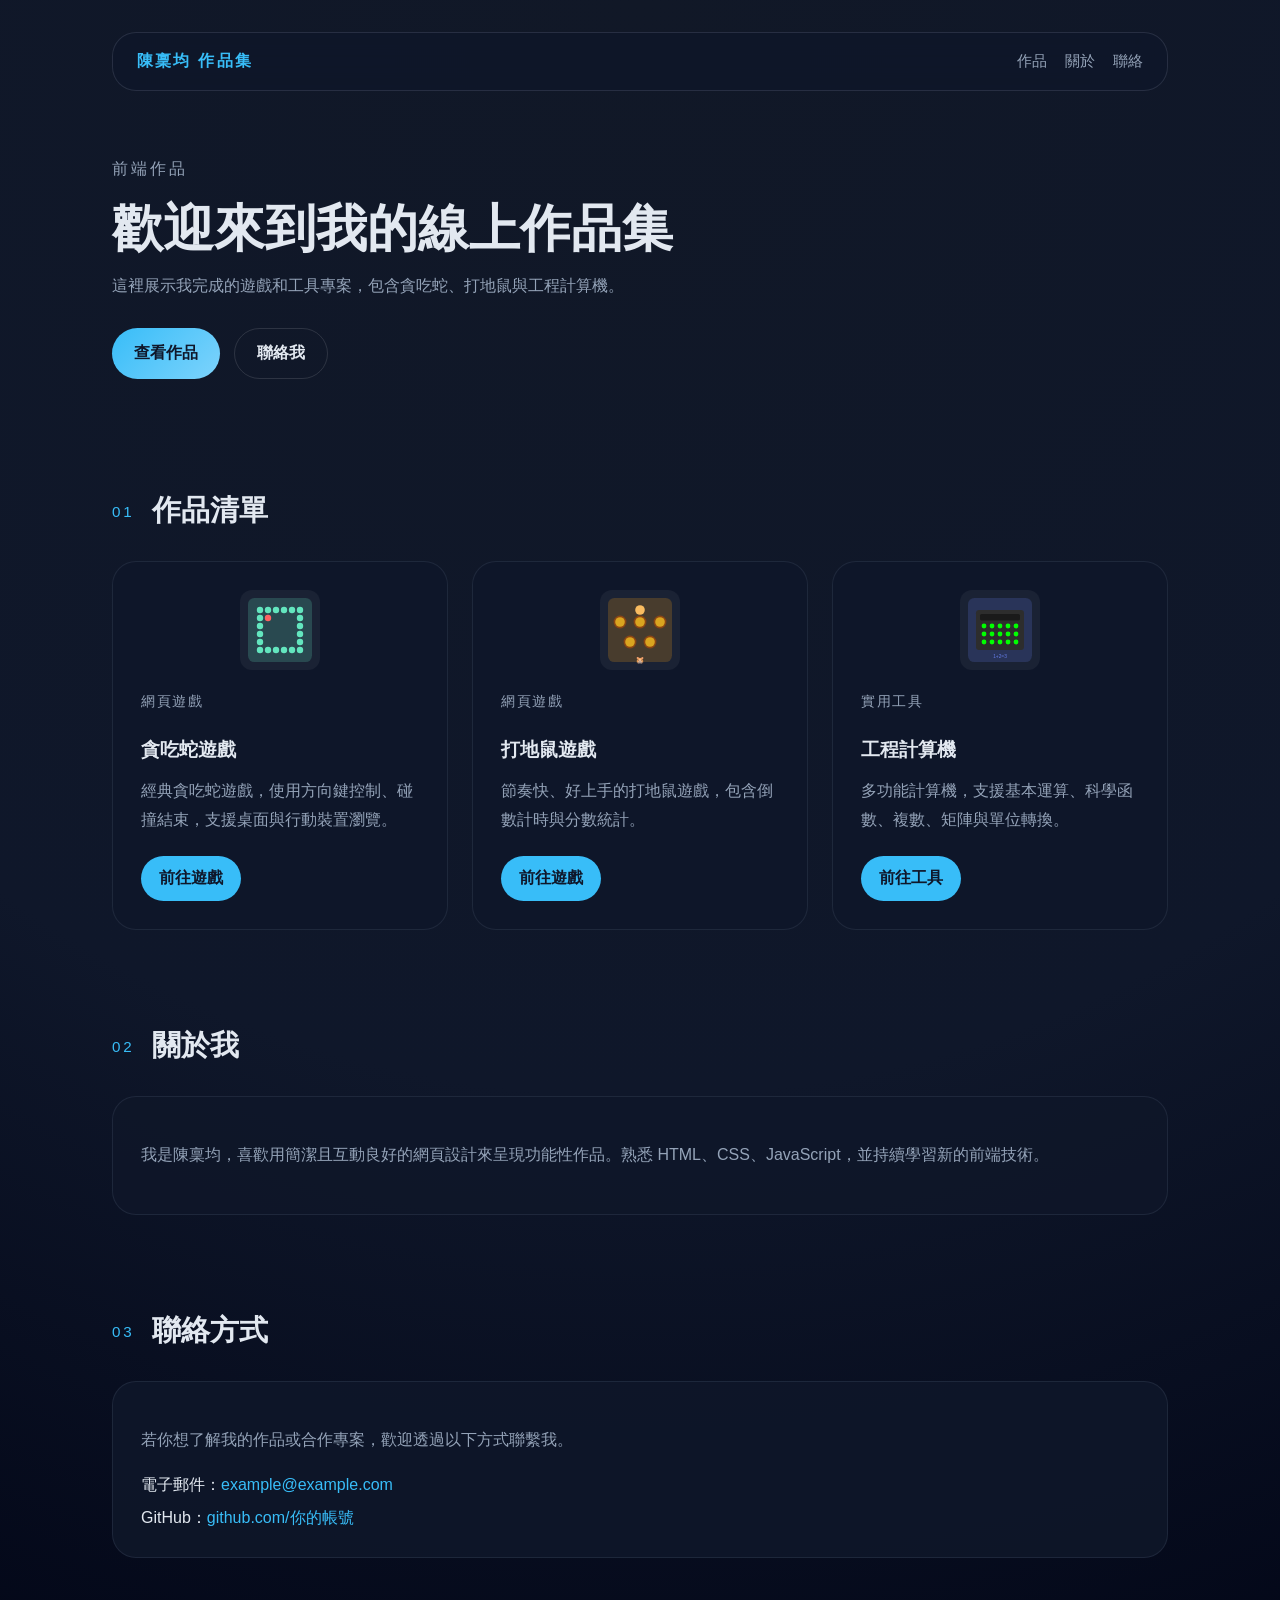
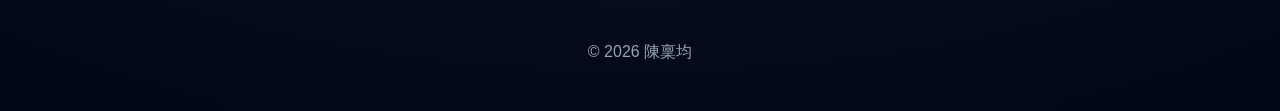
==== commit f8f1b831: "1" ====
--- a/index.html
+++ b/index.html
@@ -37,18 +37,84 @@
         </div>
         <div class="project-grid">
           <article class="project-card">
+            <div class="project-thumbnail">
+              <svg viewBox="0 0 100 100" xmlns="http://www.w3.org/2000/svg">
+                <rect x="10" y="10" width="80" height="80" rx="8" fill="#63e6be" opacity="0.2"/>
+                <circle cx="25" cy="25" r="4" fill="#63e6be"/>
+                <circle cx="25" cy="35" r="4" fill="#63e6be"/>
+                <circle cx="25" cy="45" r="4" fill="#63e6be"/>
+                <circle cx="25" cy="55" r="4" fill="#63e6be"/>
+                <circle cx="25" cy="65" r="4" fill="#63e6be"/>
+                <circle cx="35" cy="25" r="4" fill="#63e6be"/>
+                <circle cx="45" cy="25" r="4" fill="#63e6be"/>
+                <circle cx="55" cy="25" r="4" fill="#63e6be"/>
+                <circle cx="65" cy="25" r="4" fill="#63e6be"/>
+                <circle cx="75" cy="25" r="4" fill="#63e6be"/>
+                <circle cx="75" cy="35" r="4" fill="#63e6be"/>
+                <circle cx="75" cy="45" r="4" fill="#63e6be"/>
+                <circle cx="75" cy="55" r="4" fill="#63e6be"/>
+                <circle cx="75" cy="65" r="4" fill="#63e6be"/>
+                <circle cx="75" cy="75" r="4" fill="#63e6be"/>
+                <circle cx="65" cy="75" r="4" fill="#63e6be"/>
+                <circle cx="55" cy="75" r="4" fill="#63e6be"/>
+                <circle cx="45" cy="75" r="4" fill="#63e6be"/>
+                <circle cx="35" cy="75" r="4" fill="#63e6be"/>
+                <circle cx="25" cy="75" r="4" fill="#63e6be"/>
+                <circle cx="35" cy="35" r="4" fill="#ff6262"/>
+              </svg>
+            </div>
             <p class="project-tag">網頁遊戲</p>
             <h3>貪吃蛇遊戲</h3>
             <p>經典貪吃蛇遊戲，使用方向鍵控制、碰撞結束，支援桌面與行動裝置瀏覽。</p>
             <a class="project-link" href="./snake/index.html">前往遊戲</a>
           </article>
           <article class="project-card">
+            <div class="project-thumbnail">
+              <svg viewBox="0 0 100 100" xmlns="http://www.w3.org/2000/svg">
+                <rect x="10" y="10" width="80" height="80" rx="8" fill="#fca311" opacity="0.2"/>
+                <circle cx="25" cy="40" r="8" fill="#8b4513"/>
+                <circle cx="25" cy="40" r="6" fill="#daa520"/>
+                <circle cx="50" cy="40" r="8" fill="#8b4513"/>
+                <circle cx="50" cy="40" r="6" fill="#daa520"/>
+                <circle cx="75" cy="40" r="8" fill="#8b4513"/>
+                <circle cx="75" cy="40" r="6" fill="#daa520"/>
+                <circle cx="37.5" cy="65" r="8" fill="#8b4513"/>
+                <circle cx="37.5" cy="65" r="6" fill="#daa520"/>
+                <circle cx="62.5" cy="65" r="8" fill="#8b4513"/>
+                <circle cx="62.5" cy="65" r="6" fill="#daa520"/>
+                <circle cx="50" cy="25" r="6" fill="#f9bc60"/>
+                <text x="50" y="90" text-anchor="middle" font-size="8" fill="#fca311">🐹</text>
+              </svg>
+            </div>
             <p class="project-tag">網頁遊戲</p>
             <h3>打地鼠遊戲</h3>
             <p>節奏快、好上手的打地鼠遊戲，包含倒數計時與分數統計。</p>
             <a class="project-link" href="./mole/index.html">前往遊戲</a>
           </article>
           <article class="project-card">
+            <div class="project-thumbnail">
+              <svg viewBox="0 0 100 100" xmlns="http://www.w3.org/2000/svg">
+                <rect x="10" y="10" width="80" height="80" rx="8" fill="#667eea" opacity="0.2"/>
+                <rect x="20" y="25" width="60" height="50" rx="4" fill="#2d2d2d"/>
+                <rect x="25" y="30" width="50" height="8" rx="2" fill="#1a1a1a"/>
+                <circle cx="30" cy="45" r="3" fill="#00ff00"/>
+                <circle cx="40" cy="45" r="3" fill="#00ff00"/>
+                <circle cx="50" cy="45" r="3" fill="#00ff00"/>
+                <circle cx="60" cy="45" r="3" fill="#00ff00"/>
+                <circle cx="70" cy="45" r="3" fill="#00ff00"/>
+                <circle cx="30" cy="55" r="3" fill="#00ff00"/>
+                <circle cx="40" cy="55" r="3" fill="#00ff00"/>
+                <circle cx="50" cy="55" r="3" fill="#00ff00"/>
+                <circle cx="60" cy="55" r="3" fill="#00ff00"/>
+                <circle cx="70" cy="55" r="3" fill="#00ff00"/>
+                <circle cx="30" cy="65" r="3" fill="#00ff00"/>
+                <circle cx="40" cy="65" r="3" fill="#00ff00"/>
+                <circle cx="50" cy="65" r="3" fill="#00ff00"/>
+                <circle cx="60" cy="65" r="3" fill="#00ff00"/>
+                <circle cx="70" cy="65" r="3" fill="#00ff00"/>
+                <text x="50" y="85" text-anchor="middle" font-size="6" fill="#667eea">1+2=3</text>
+              </svg>
+            </div>
             <p class="project-tag">實用工具</p>
             <h3>工程計算機</h3>
             <p>多功能計算機，支援基本運算、科學函數、複數、矩陣與單位轉換。</p>
--- a/styles.css
+++ b/styles.css
@@ -159,6 +159,30 @@
   border-radius: 24px;
   background: rgba(15, 23, 42, 0.9);
   border: 1px solid rgba(148, 163, 184, 0.12);
+  transition: transform 0.2s ease, box-shadow 0.2s ease;
+}
+
+.project-card:hover {
+  transform: translateY(-4px);
+  box-shadow: 0 20px 40px rgba(0, 0, 0, 0.15);
+}
+
+.project-thumbnail {
+  width: 80px;
+  height: 80px;
+  margin: 0 auto 20px;
+  border-radius: 12px;
+  overflow: hidden;
+  background: rgba(255, 255, 255, 0.05);
+  display: flex;
+  align-items: center;
+  justify-content: center;
+}
+
+.project-thumbnail svg {
+  width: 100%;
+  height: 100%;
+  display: block;
 }
 
 .project-tag {
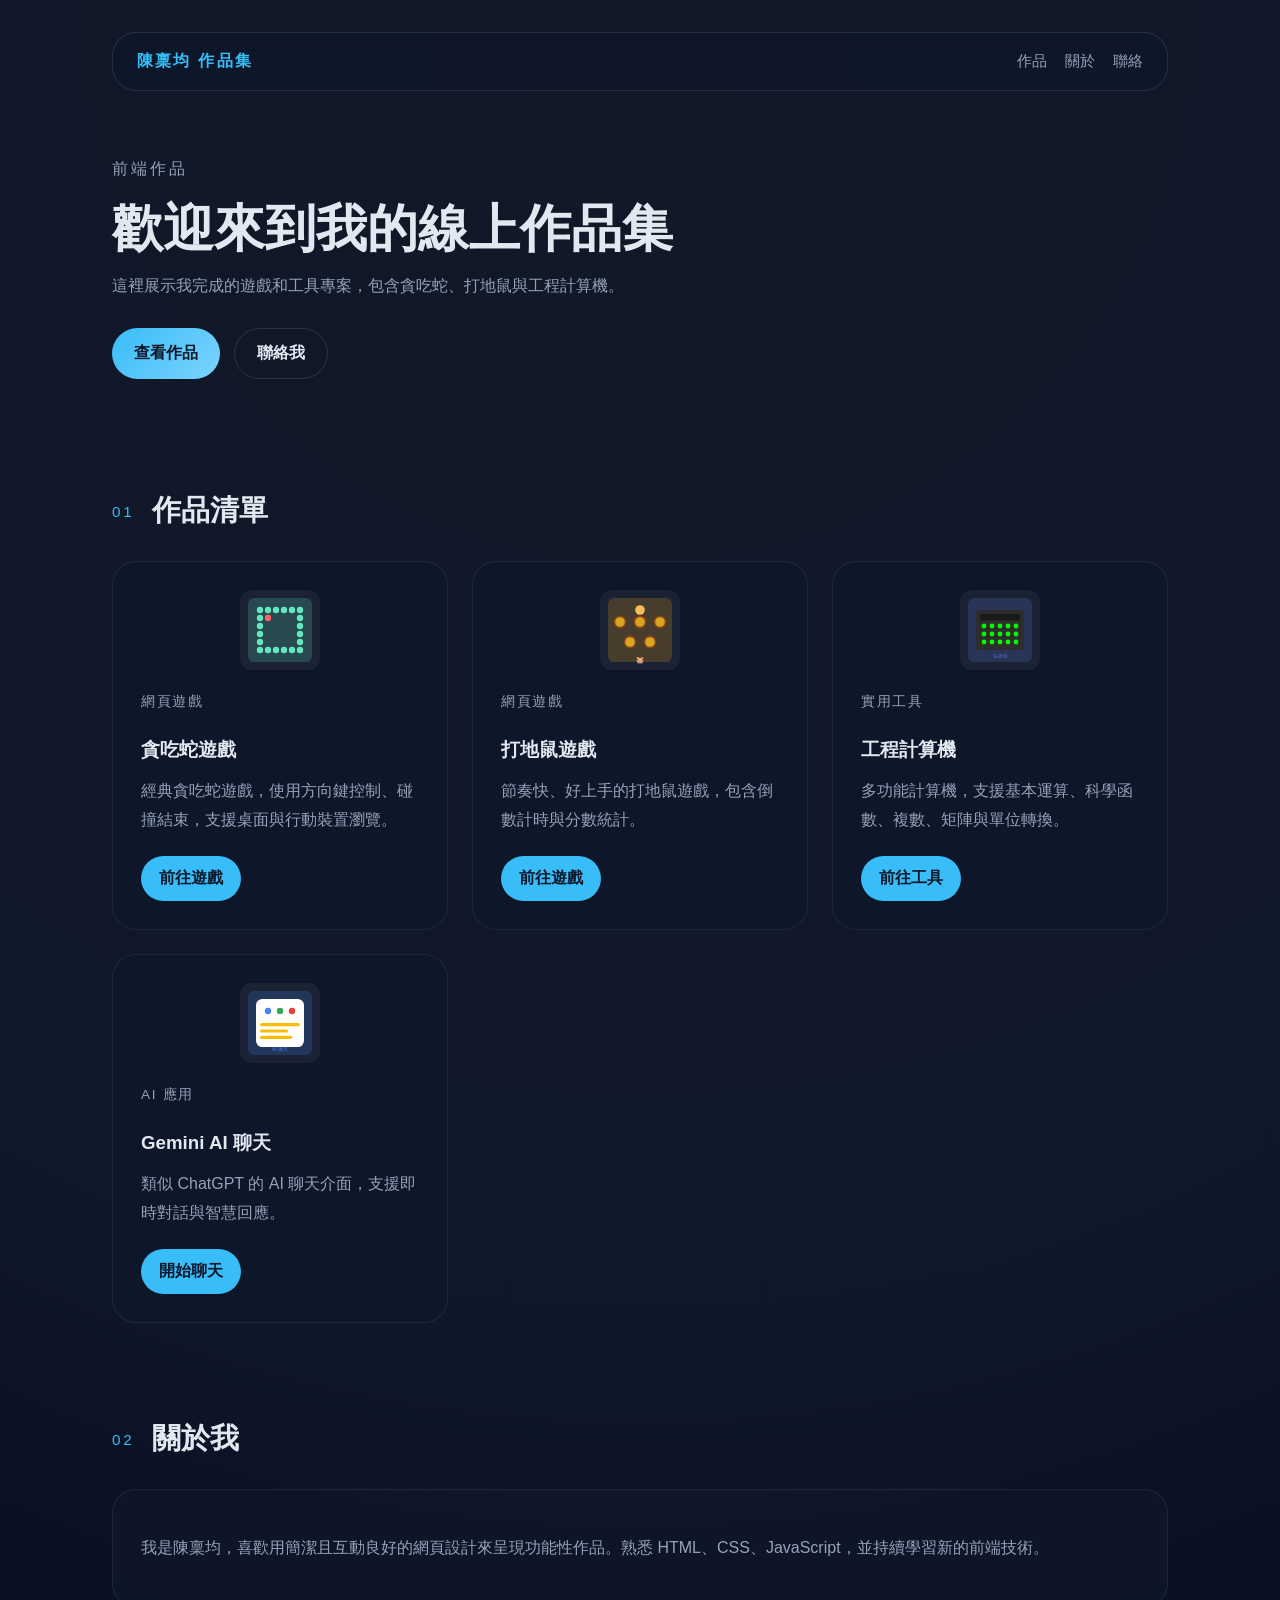
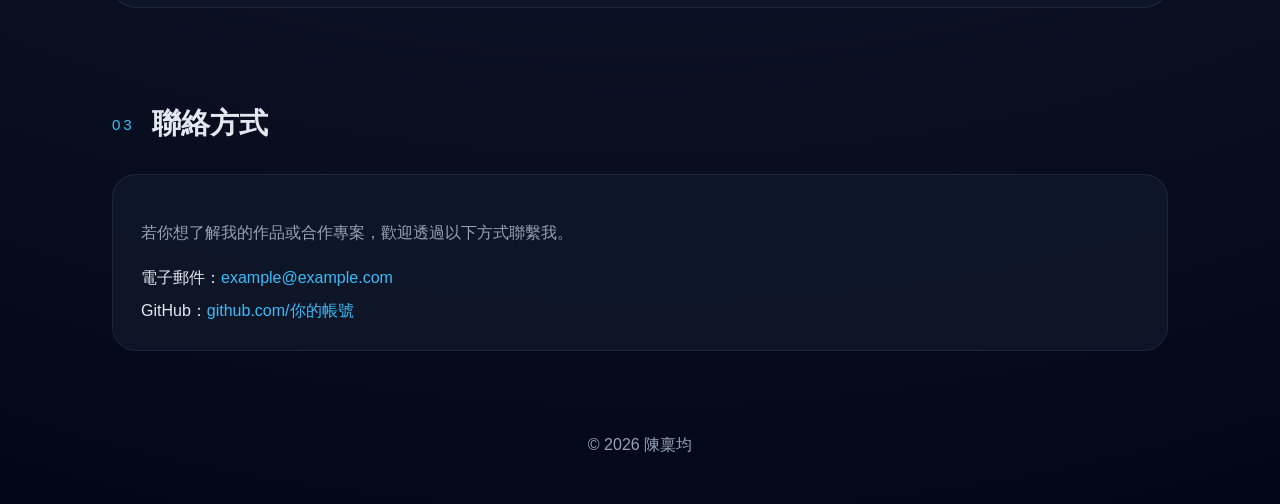
==== commit 03cc289e: "1" ====
--- a/index.html
+++ b/index.html
@@ -120,6 +120,25 @@
             <p>多功能計算機，支援基本運算、科學函數、複數、矩陣與單位轉換。</p>
             <a class="project-link" href="./calculator/index.html">前往工具</a>
           </article>
+          <article class="project-card">
+            <div class="project-thumbnail">
+              <svg viewBox="0 0 100 100" xmlns="http://www.w3.org/2000/svg">
+                <rect x="10" y="10" width="80" height="80" rx="8" fill="#4285f4" opacity="0.2"/>
+                <rect x="20" y="20" width="60" height="60" rx="8" fill="#ffffff"/>
+                <circle cx="35" cy="35" r="4" fill="#4285f4"/>
+                <circle cx="50" cy="35" r="4" fill="#34a853"/>
+                <circle cx="65" cy="35" r="4" fill="#ea4335"/>
+                <rect x="25" y="50" width="50" height="4" rx="2" fill="#fbbc04"/>
+                <rect x="25" y="58" width="35" height="4" rx="2" fill="#fbbc04"/>
+                <rect x="25" y="66" width="40" height="4" rx="2" fill="#fbbc04"/>
+                <text x="50" y="85" text-anchor="middle" font-size="6" fill="#4285f4">AI 聊天</text>
+              </svg>
+            </div>
+            <p class="project-tag">AI 應用</p>
+            <h3>Gemini AI 聊天</h3>
+            <p>類似 ChatGPT 的 AI 聊天介面，支援即時對話與智慧回應。</p>
+            <a class="project-link" href="./4/index.html">開始聊天</a>
+          </article>
         </div>
       </section>
 
--- a/styles.css
+++ b/styles.css
@@ -150,7 +150,7 @@
 
 .project-grid {
   display: grid;
-  grid-template-columns: repeat(3, minmax(0, 1fr));
+  grid-template-columns: repeat(auto-fit, minmax(300px, 1fr));
   gap: 24px;
 }
 
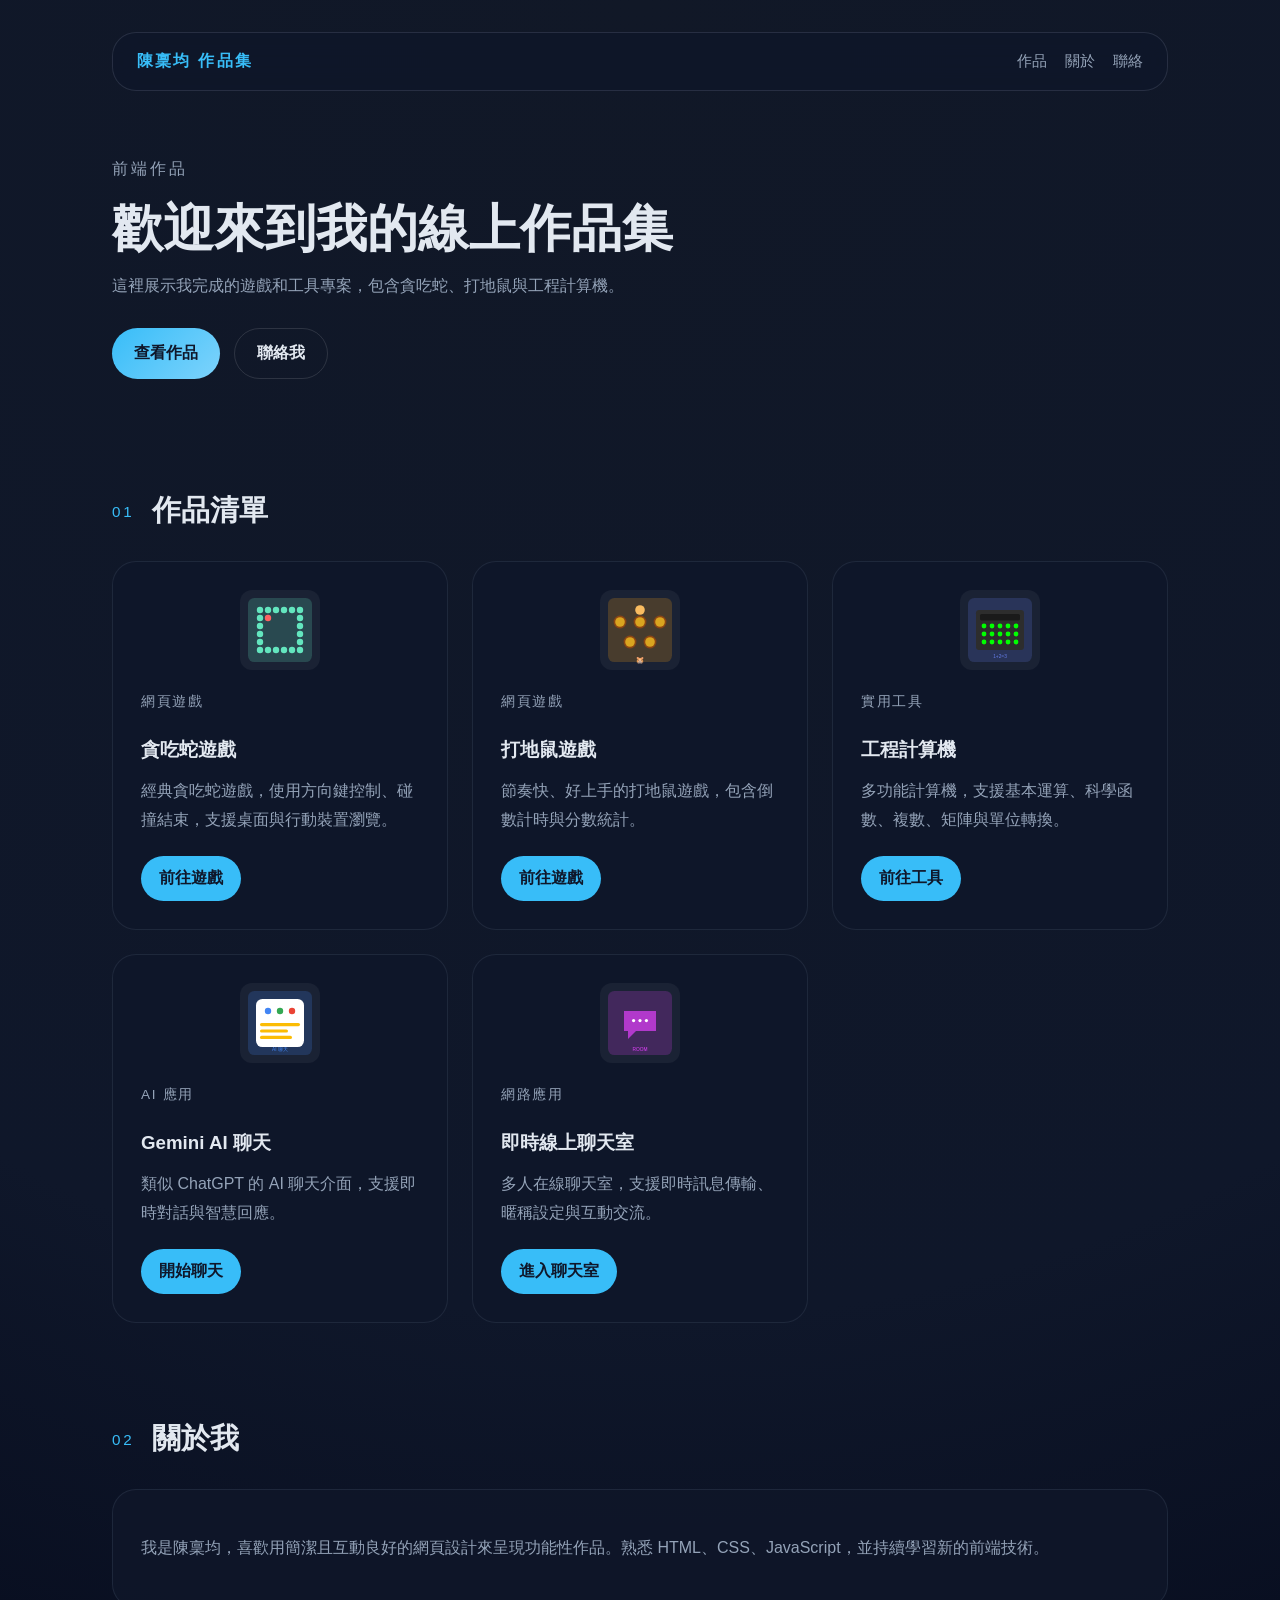
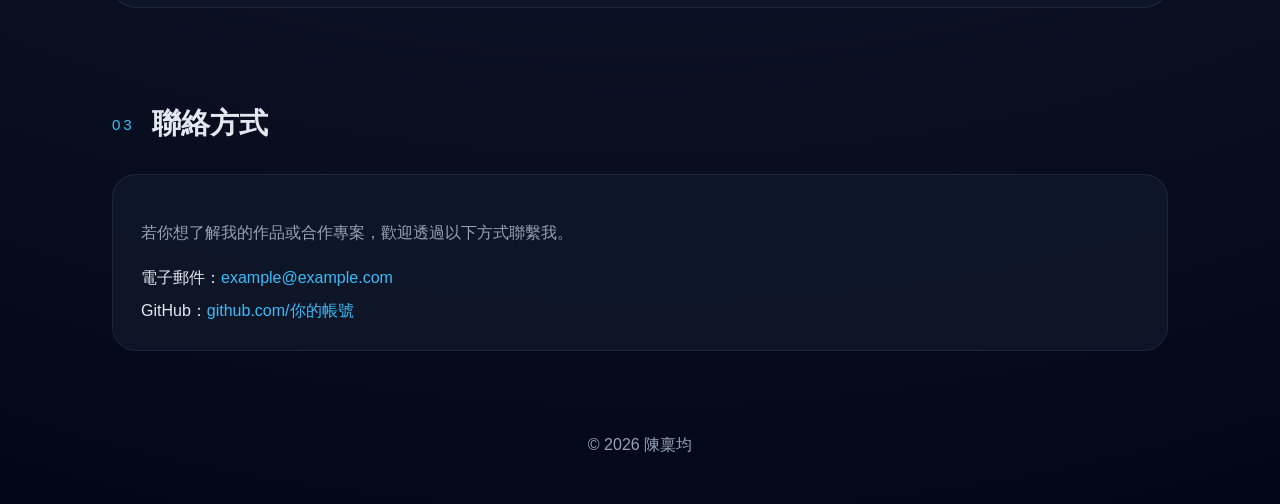
==== commit e2ab6255: "Add files via upload" ====
--- a/index.html
+++ b/index.html
@@ -68,6 +68,7 @@
             <p>經典貪吃蛇遊戲，使用方向鍵控制、碰撞結束，支援桌面與行動裝置瀏覽。</p>
             <a class="project-link" href="./snake/index.html">前往遊戲</a>
           </article>
+
           <article class="project-card">
             <div class="project-thumbnail">
               <svg viewBox="0 0 100 100" xmlns="http://www.w3.org/2000/svg">
@@ -91,6 +92,7 @@
             <p>節奏快、好上手的打地鼠遊戲，包含倒數計時與分數統計。</p>
             <a class="project-link" href="./mole/index.html">前往遊戲</a>
           </article>
+
           <article class="project-card">
             <div class="project-thumbnail">
               <svg viewBox="0 0 100 100" xmlns="http://www.w3.org/2000/svg">
@@ -120,6 +122,7 @@
             <p>多功能計算機，支援基本運算、科學函數、複數、矩陣與單位轉換。</p>
             <a class="project-link" href="./calculator/index.html">前往工具</a>
           </article>
+
           <article class="project-card">
             <div class="project-thumbnail">
               <svg viewBox="0 0 100 100" xmlns="http://www.w3.org/2000/svg">
@@ -139,6 +142,24 @@
             <p>類似 ChatGPT 的 AI 聊天介面，支援即時對話與智慧回應。</p>
             <a class="project-link" href="./4/index.html">開始聊天</a>
           </article>
+
+          <article class="project-card">
+            <div class="project-thumbnail">
+              <svg viewBox="0 0 100 100" xmlns="http://www.w3.org/2000/svg">
+                <rect x="10" y="10" width="80" height="80" rx="8" fill="#e040fb" opacity="0.2"/>
+                <path d="M30 35 h40 v25 h-25 l-10 10 v-10 h-5 z" fill="#e040fb" opacity="0.7"/>
+                <circle cx="42" cy="47" r="2" fill="#ffffff"/>
+                <circle cx="50" cy="47" r="2" fill="#ffffff"/>
+                <circle cx="58" cy="47" r="2" fill="#ffffff"/>
+                <text x="50" y="85" text-anchor="middle" font-size="6" fill="#e040fb">ROOM</text>
+              </svg>
+            </div>
+            <p class="project-tag">網路應用</p>
+            <h3>即時線上聊天室</h3>
+            <p>多人在線聊天室，支援即時訊息傳輸、暱稱設定與互動交流。</p>
+            <a class="project-link" href="./5/index.html">進入聊天室</a>
+          </article>
+
         </div>
       </section>
 
@@ -174,4 +195,4 @@
 
   <script src="script.js"></script>
 </body>
-</html>
+</html>
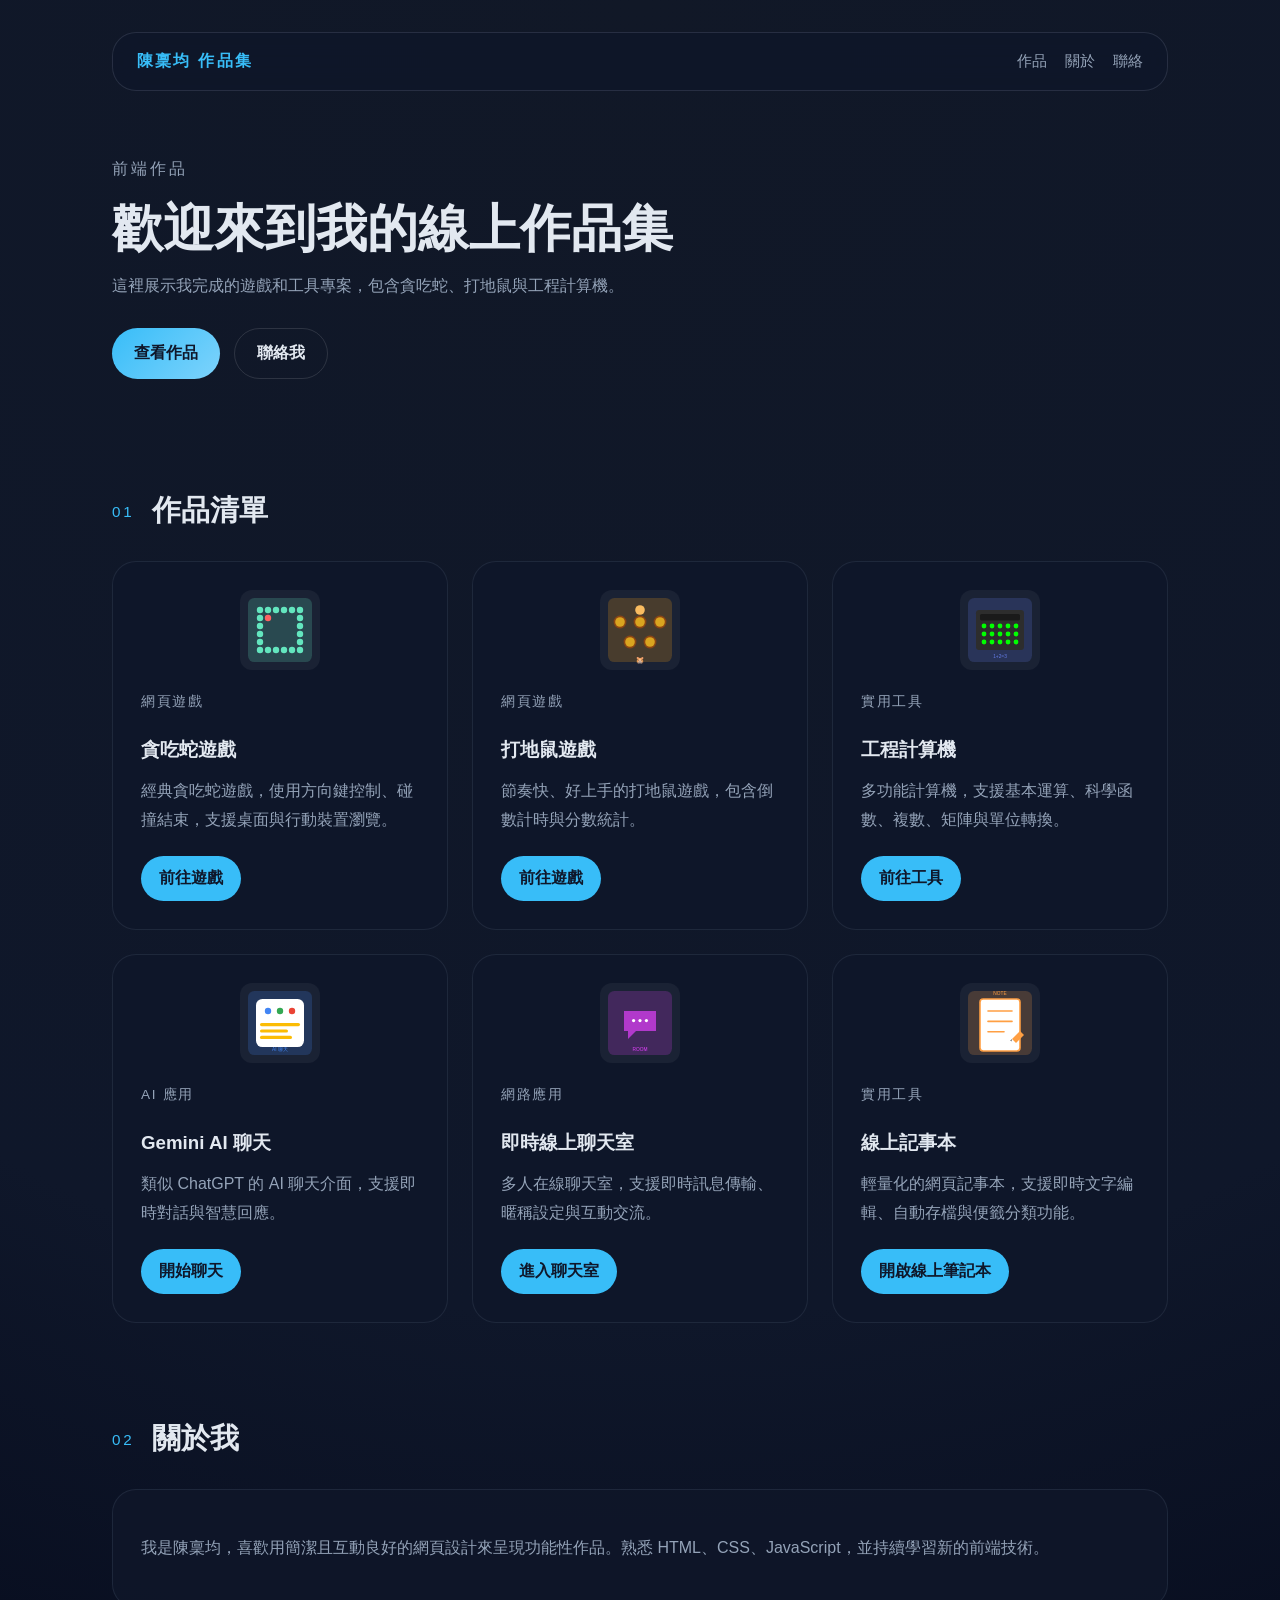
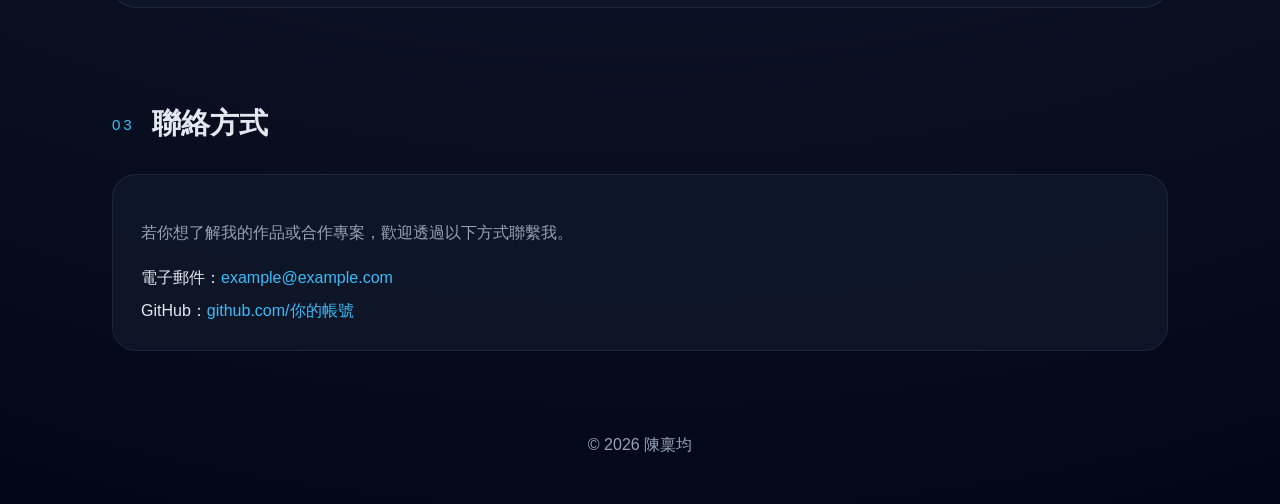
==== commit 5789439c: "Add files via upload" ====
--- a/index.html
+++ b/index.html
@@ -160,6 +160,25 @@
             <a class="project-link" href="./5/index.html">進入聊天室</a>
           </article>
 
+          <article class="project-card">
+            <div class="project-thumbnail">
+              <svg viewBox="0 0 100 100" xmlns="http://www.w3.org/2000/svg">
+                <rect x="10" y="10" width="80" height="80" rx="8" fill="#ff9f43" opacity="0.2"/>
+                <rect x="25" y="20" width="50" height="65" rx="4" fill="#ffffff" stroke="#ff9f43" stroke-width="2"/>
+                <line x1="35" y1="35" x2="65" y2="35" stroke="#ff9f43" stroke-width="2" stroke-linecap="round"/>
+                <line x1="35" y1="48" x2="65" y2="48" stroke="#ff9f43" stroke-width="2" stroke-linecap="round"/>
+                <line x1="35" y1="61" x2="55" y2="61" stroke="#ff9f43" stroke-width="2" stroke-linecap="round"/>
+                <path d="M65 70 l10 -10 l5 5 l-10 10 z" fill="#ff9f43"/>
+                <path d="M65 70 l-2 2 l1 1 z" fill="#333"/>
+                <text x="50" y="15" text-anchor="middle" font-size="6" fill="#ff9f43">NOTE</text>
+              </svg>
+            </div>
+            <p class="project-tag">實用工具</p>
+            <h3>線上記事本</h3>
+            <p>輕量化的網頁記事本，支援即時文字編輯、自動存檔與便籤分類功能。</p>
+            <a href="https://script.google.com/macros/s/AKfycby-f5m-bi3Nwy_KnNMIjRsWIexjw7TKGbhbvCnqRThMXqLfBqnDtzB3opv1Zuat8BBB/exec" class="project-link" target="_blank" rel="noopener noreferrer">開啟線上筆記本</a>
+          </article>
+
         </div>
       </section>
 
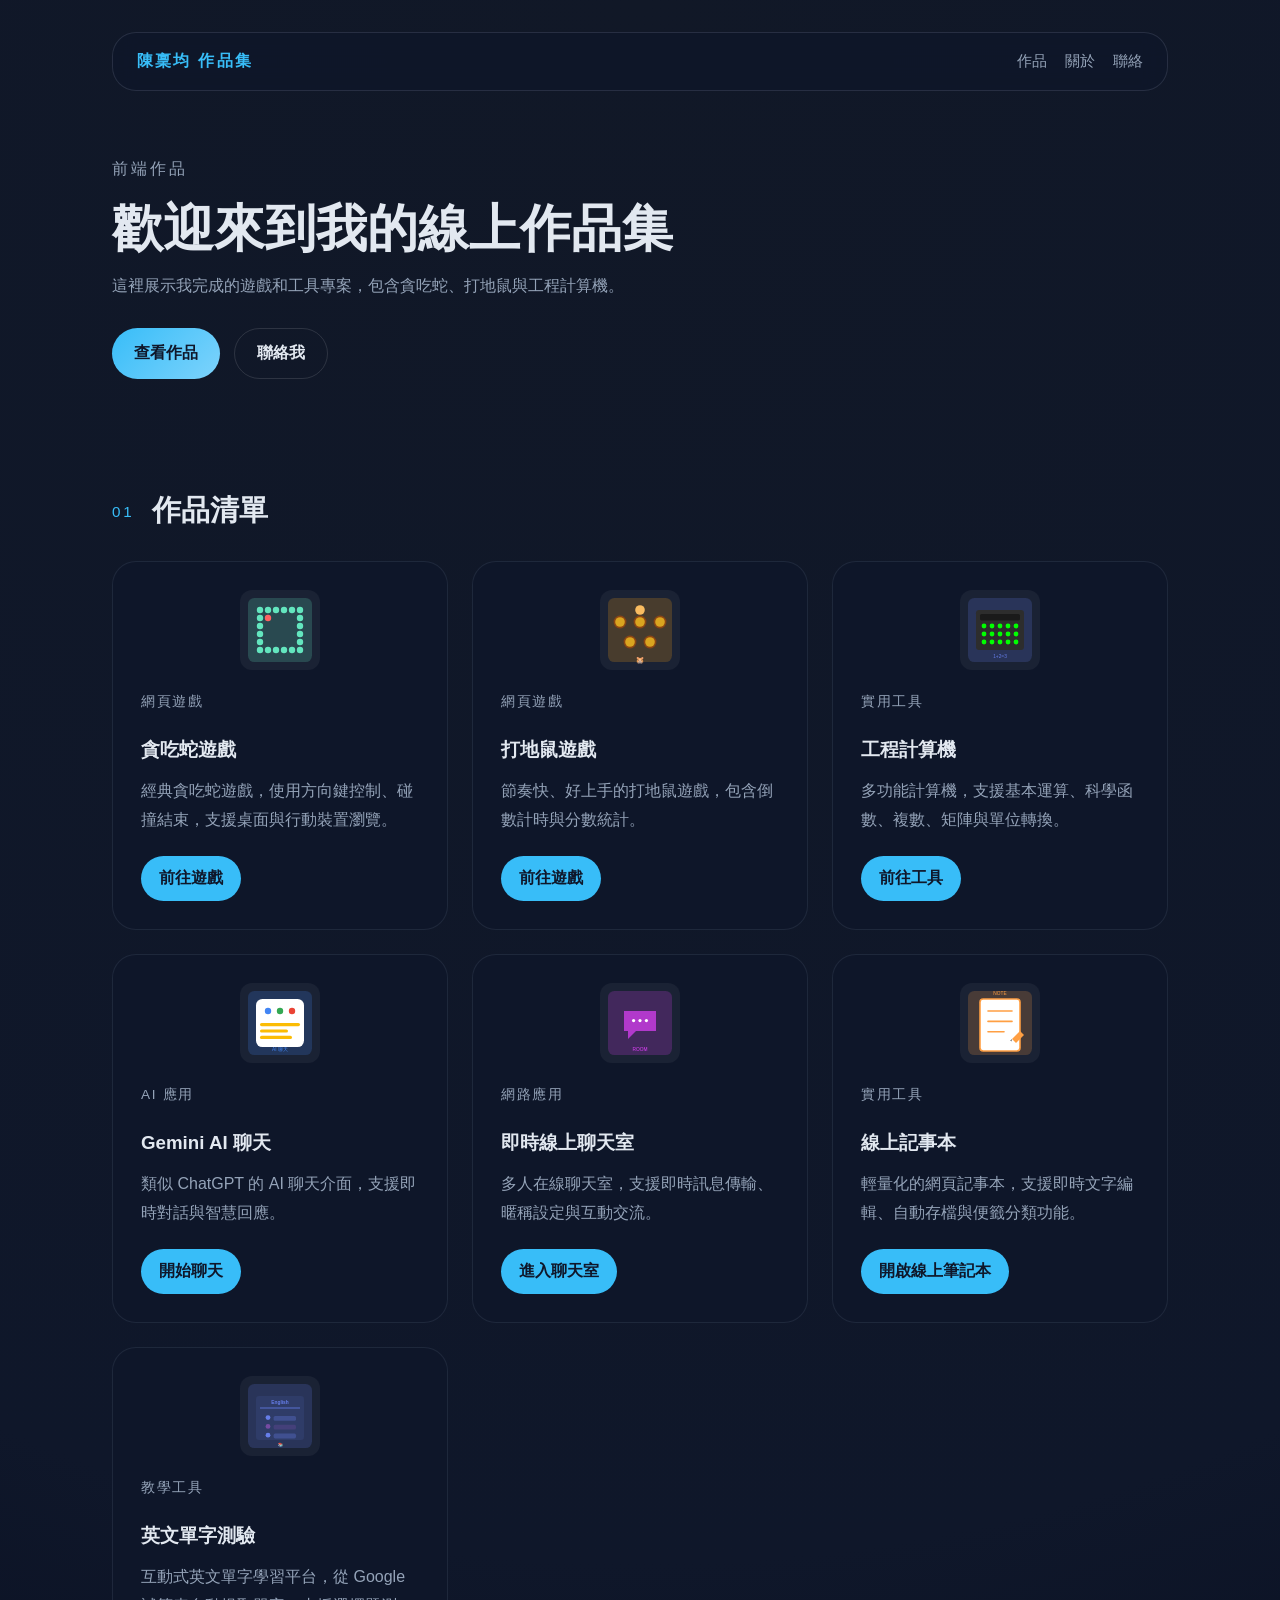
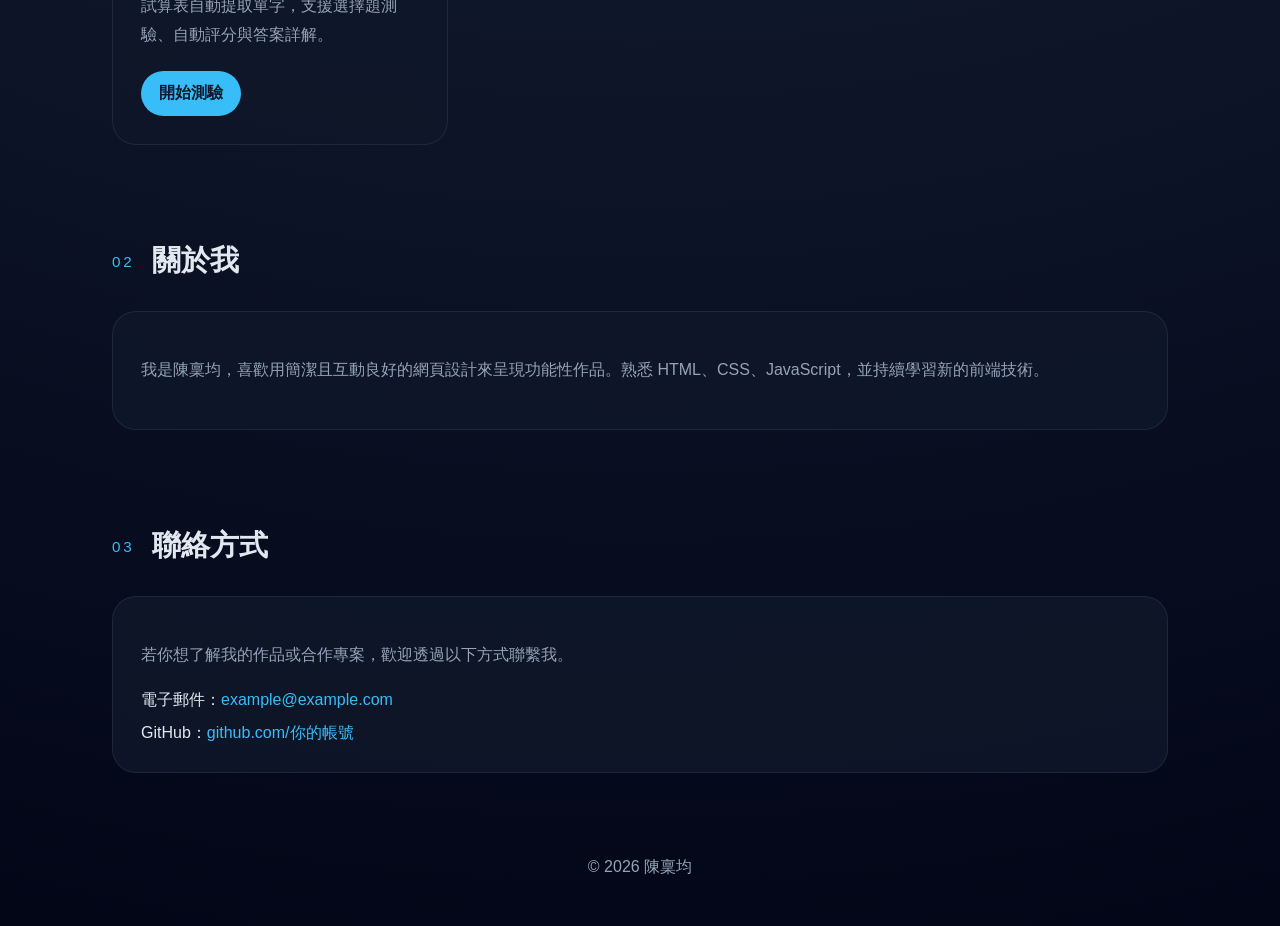
==== commit 5f5284da: "1" ====
--- a/index.html
+++ b/index.html
@@ -179,6 +179,28 @@
             <a href="https://script.google.com/macros/s/AKfycby-f5m-bi3Nwy_KnNMIjRsWIexjw7TKGbhbvCnqRThMXqLfBqnDtzB3opv1Zuat8BBB/exec" class="project-link" target="_blank" rel="noopener noreferrer">開啟線上筆記本</a>
           </article>
 
+          <article class="project-card">
+            <div class="project-thumbnail">
+              <svg viewBox="0 0 100 100" xmlns="http://www.w3.org/2000/svg">
+                <rect x="10" y="10" width="80" height="80" rx="8" fill="#667eea" opacity="0.2"/>
+                <rect x="20" y="25" width="60" height="55" rx="4" fill="#667eea" opacity="0.1"/>
+                <text x="50" y="35" text-anchor="middle" font-size="6" font-weight="bold" fill="#667eea">English</text>
+                <line x1="25" y1="40" x2="75" y2="40" stroke="#667eea" stroke-width="1"/>
+                <circle cx="35" cy="52" r="3" fill="#667eea"/>
+                <rect x="42" y="50" width="28" height="6" rx="2" fill="#667eea" opacity="0.3"/>
+                <circle cx="35" cy="63" r="3" fill="#764ba2"/>
+                <rect x="42" y="61" width="28" height="6" rx="2" fill="#764ba2" opacity="0.3"/>
+                <circle cx="35" cy="74" r="3" fill="#667eea"/>
+                <rect x="42" y="72" width="28" height="6" rx="2" fill="#667eea" opacity="0.3"/>
+                <text x="50" y="88" text-anchor="middle" font-size="5" fill="#667eea">📚</text>
+              </svg>
+            </div>
+            <p class="project-tag">教學工具</p>
+            <h3>英文單字測驗</h3>
+            <p>互動式英文單字學習平台，從 Google 試算表自動提取單字，支援選擇題測驗、自動評分與答案詳解。</p>
+            <a href="https://script.google.com/a/macros/gm.ptivs.tn.edu.tw/s/AKfycbwxQoGltvy7mGUrBFdBxSg4KBjI6wtmdkw2znegmbSFt8FOzKPcTALHVcMYMG9yCHej2w/exec" class="project-link" target="_blank" rel="noopener noreferrer">開始測驗</a>
+          </article>
+
         </div>
       </section>
 
